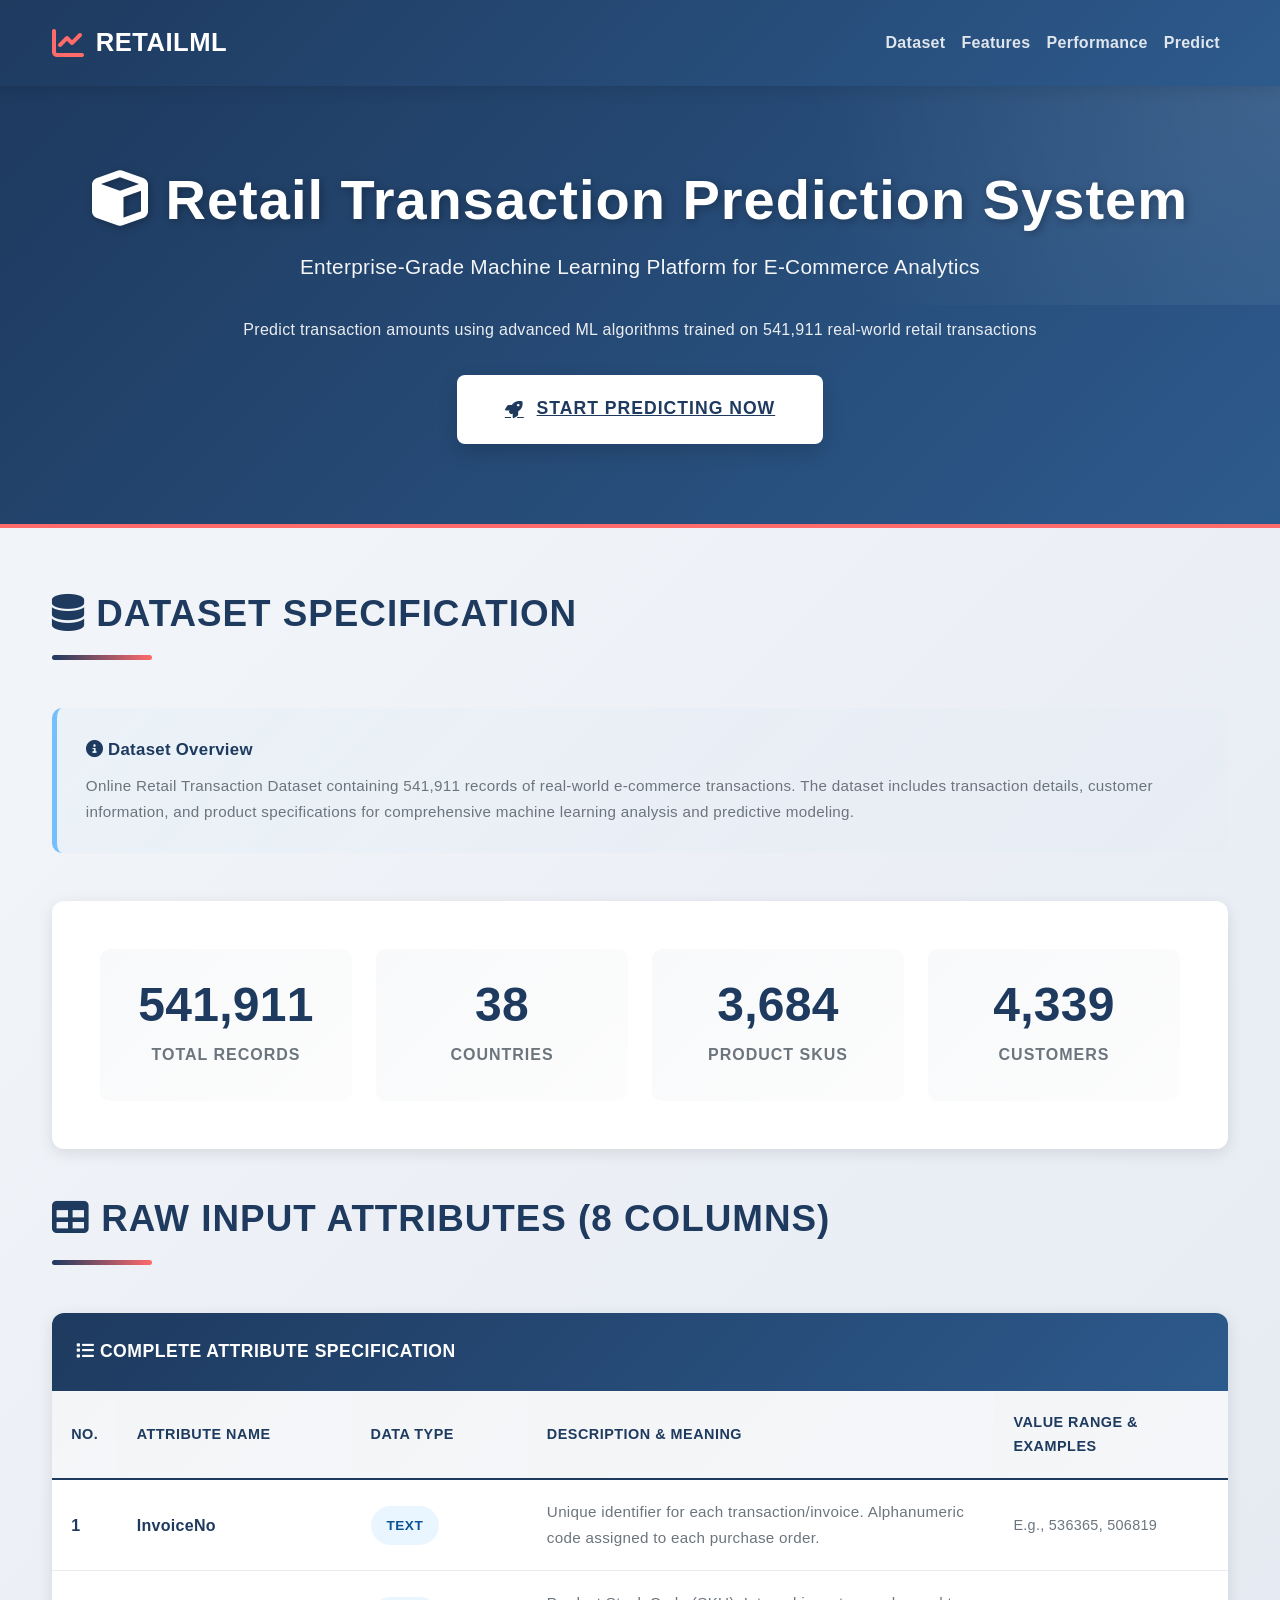
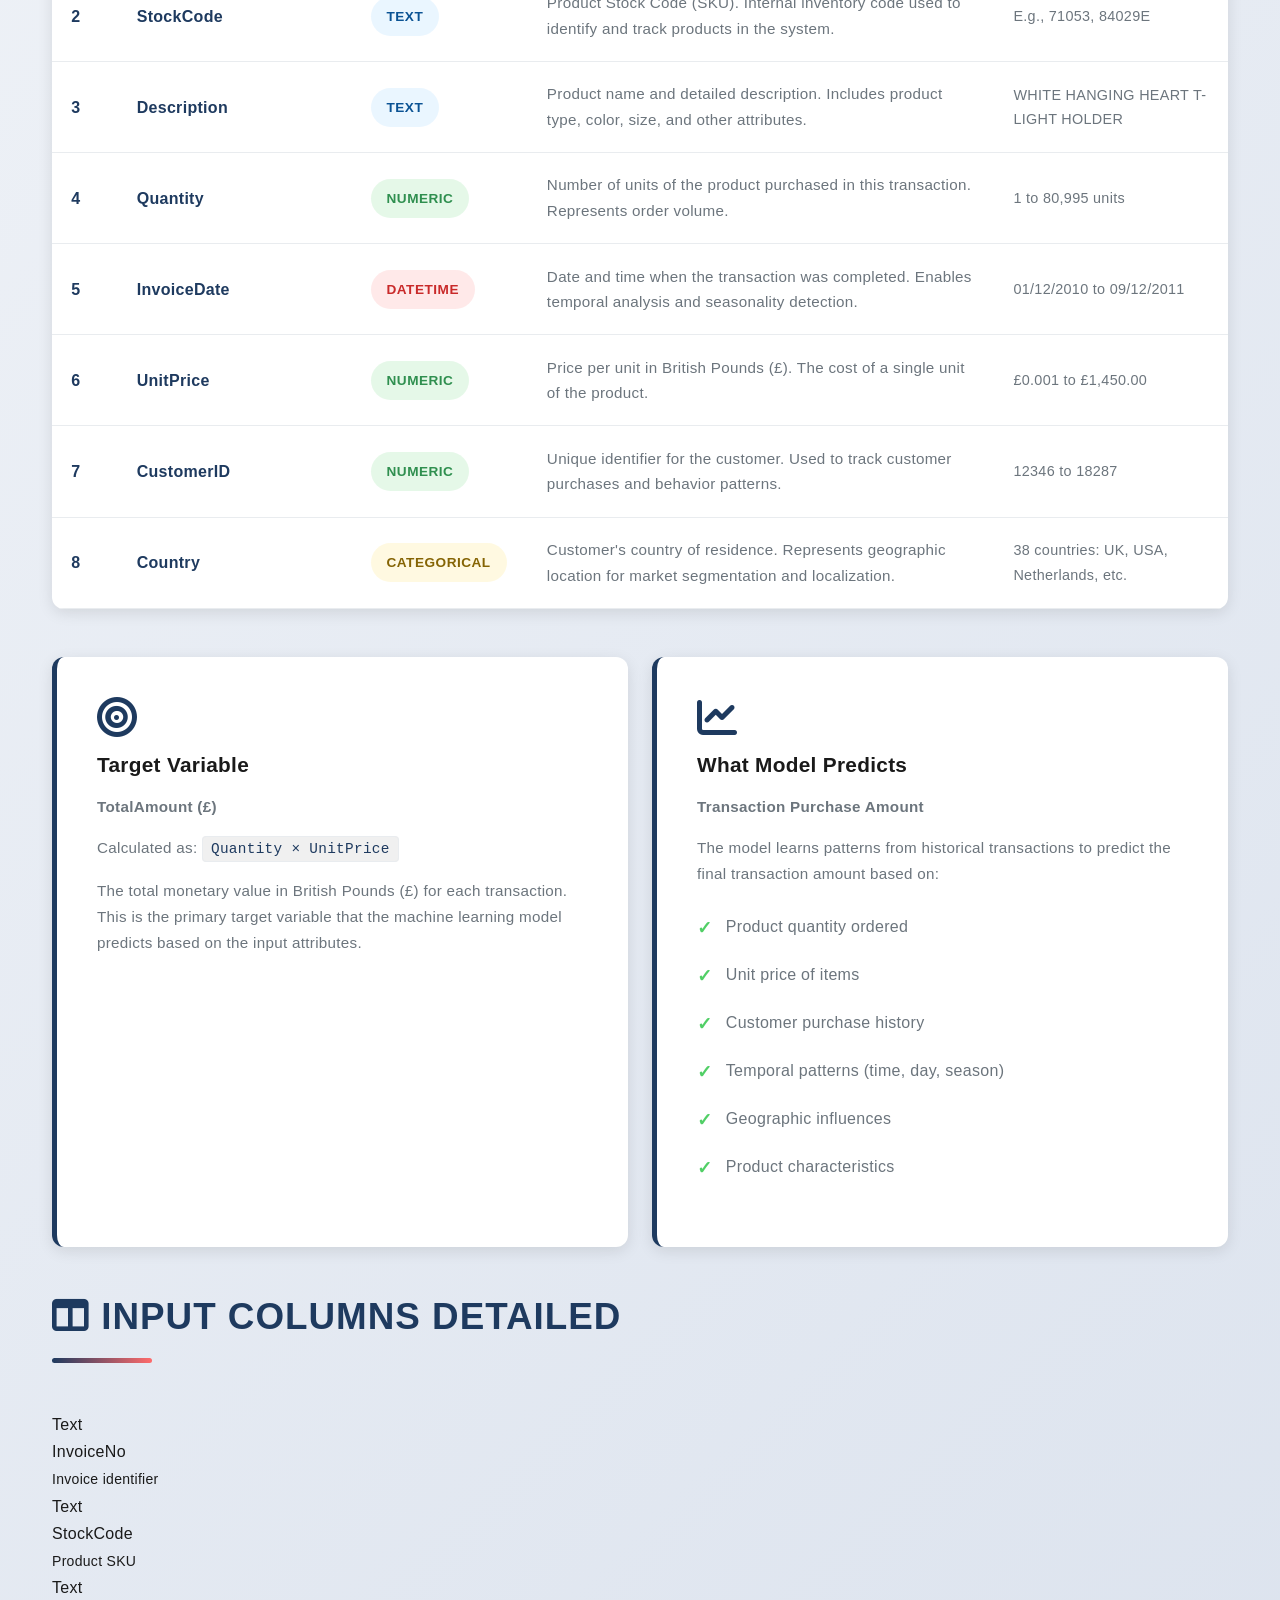
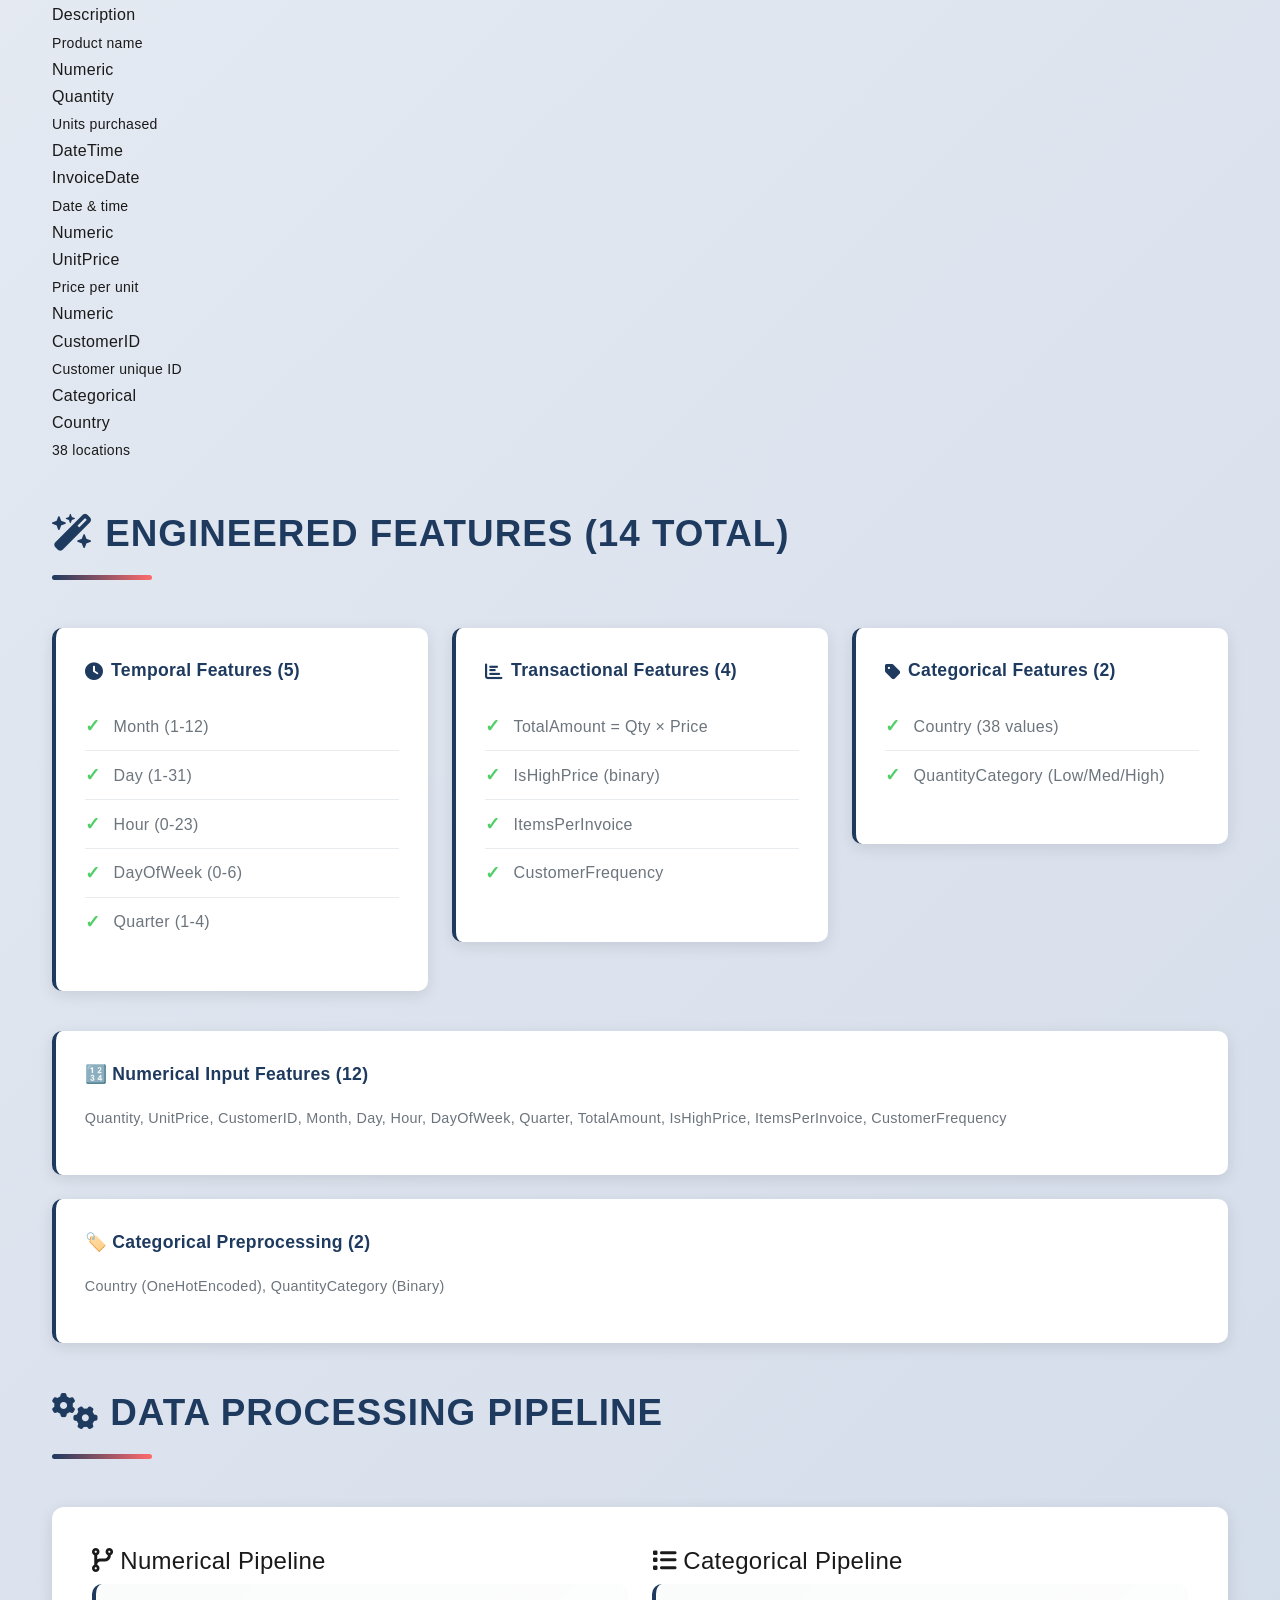
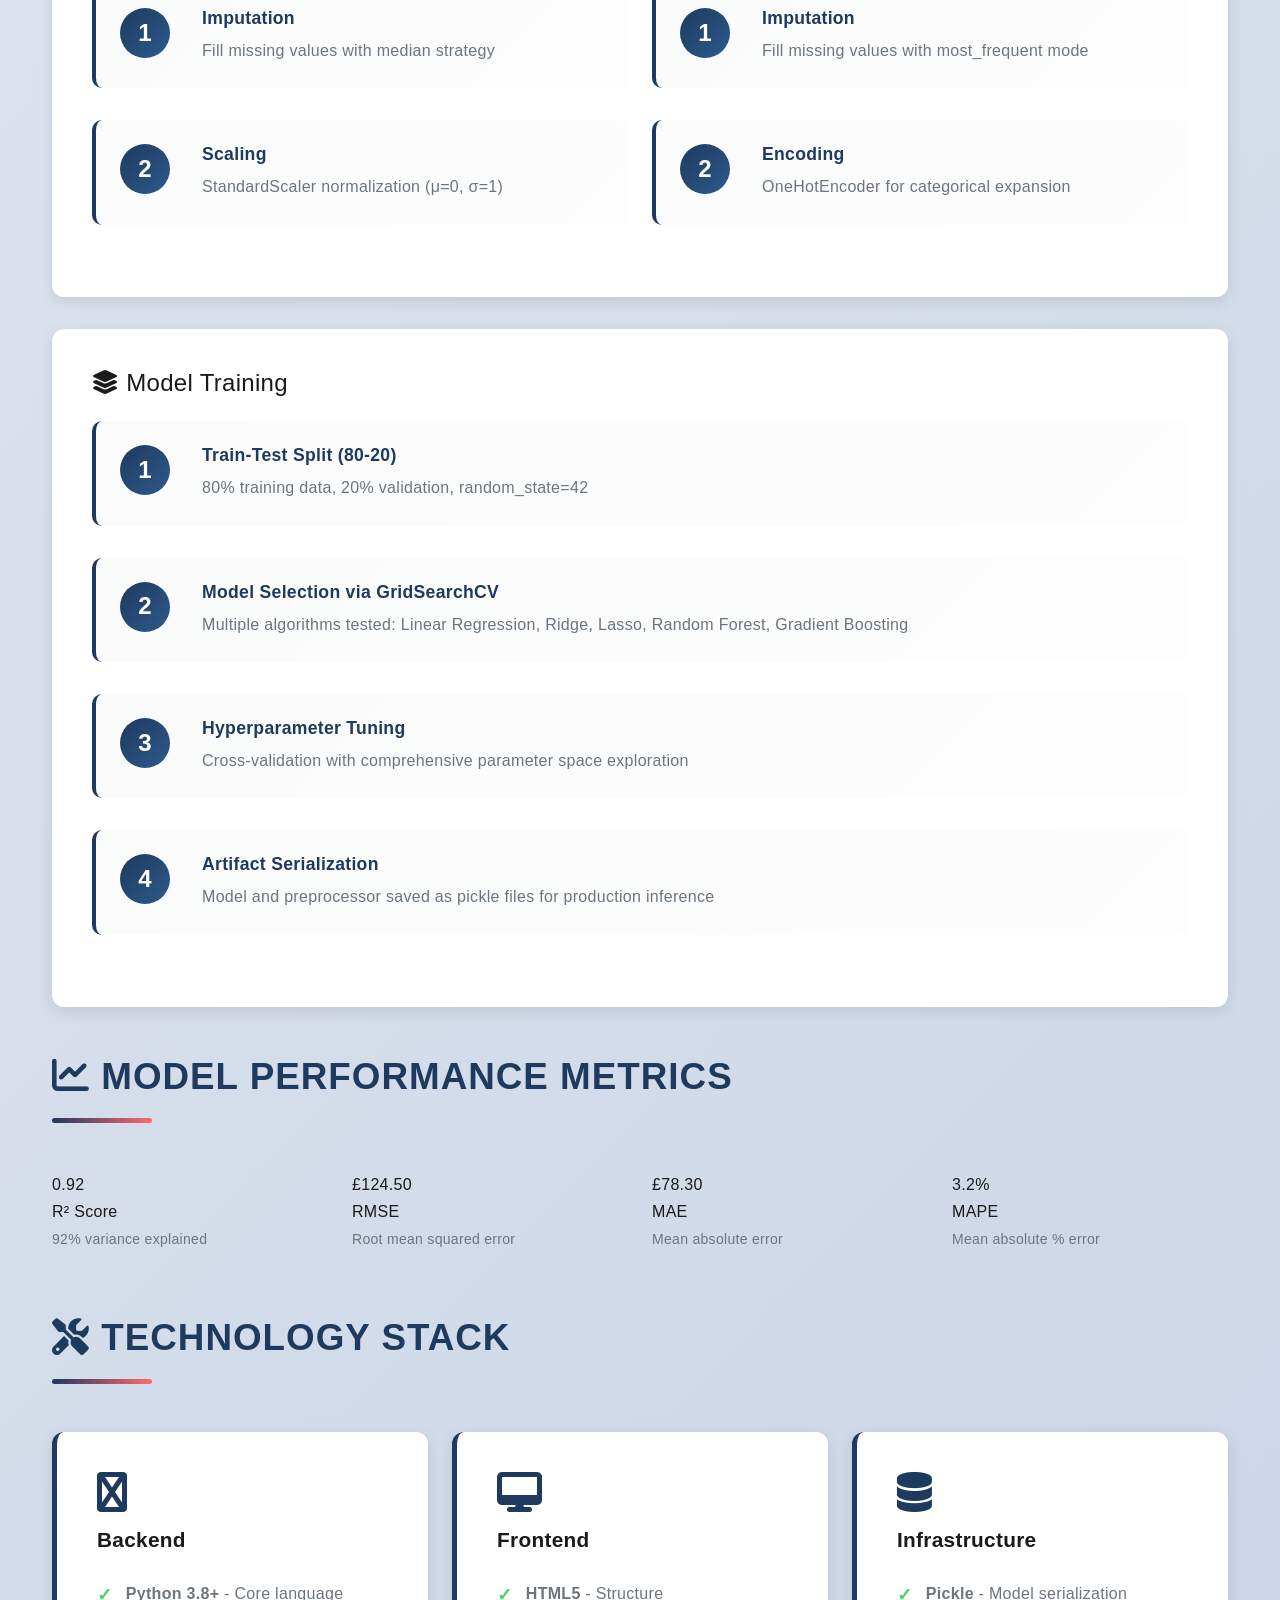
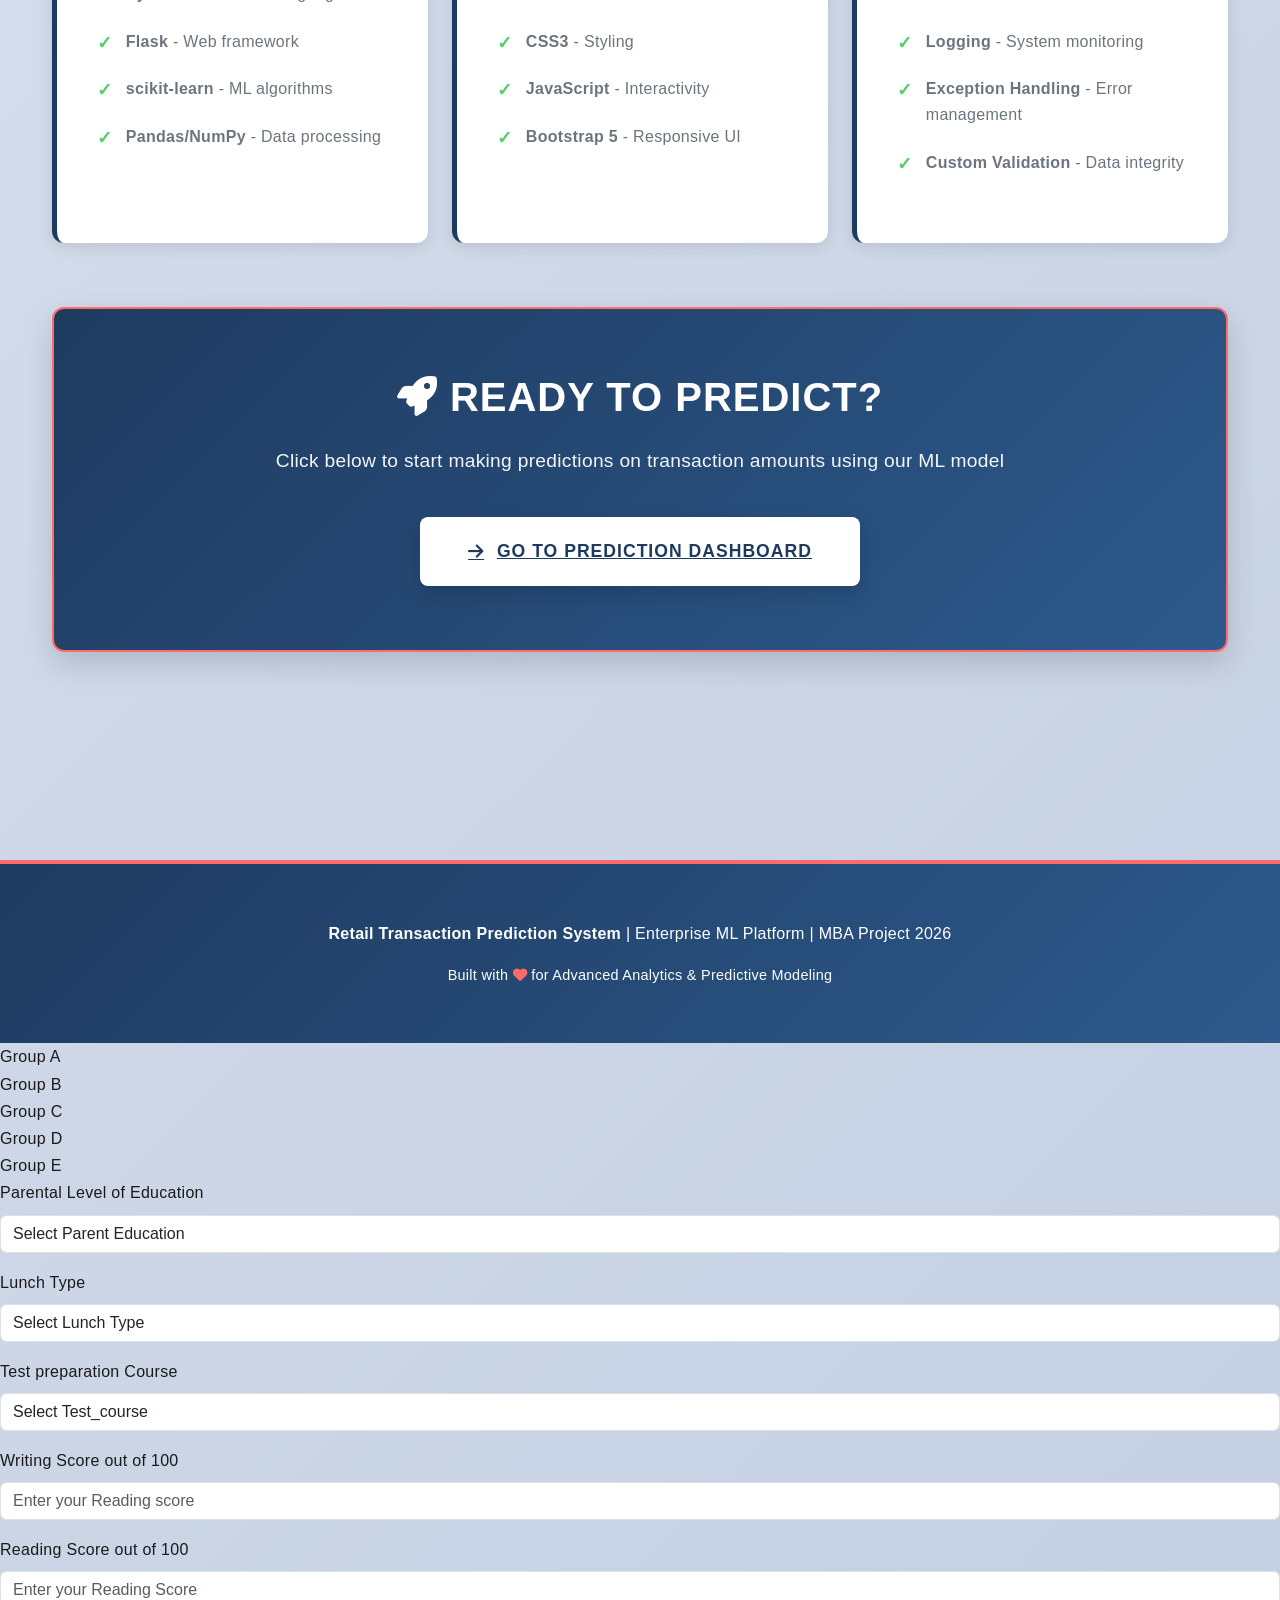
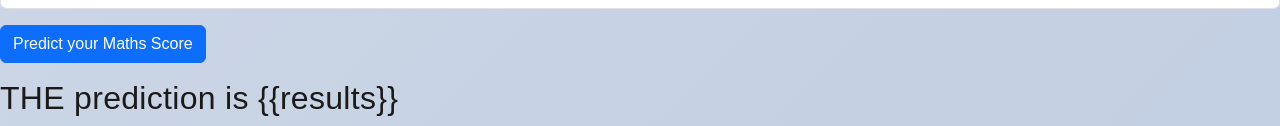
==== templates/Home.html @ 124bbe96 "Frontend Html & pipeline" ====
<!DOCTYPE html>
<html lang="en">
<head>
    <!-- Meta Tags -->
    <meta charset="UTF-8">
    <meta name="viewport" content="width=device-width, initial-scale=1.0">
    <meta name="description" content="Enterprise Retail Transaction Prediction System - Predict transaction values using advanced ML models">
    <meta name="keywords" content="Retail Analytics, ML Prediction, E-Commerce, Transaction Analysis">
    <meta name="author" content="MBA Project 2026">
    
    <!-- Title -->
    <title>Home | Retail Transaction Prediction System</title>
    
    <!-- External CSS -->
    <link rel="stylesheet" href="https://cdnjs.cloudflare.com/ajax/libs/font-awesome/6.4.0/css/all.min.css">
    <link rel="stylesheet" href="https://cdnjs.cloudflare.com/ajax/libs/bootstrap/5.3.0/css/bootstrap.min.css">
    
    <!-- Custom Styles -->
    <style>
        :root {
            --primary: #1e3a5f;
            --secondary: #2d5a8c;
            --accent: #ff6b6b;
            --success: #51cf66;
            --warning: #ffd43b;
            --info: #74c0fc;
            --light: #f8f9fa;
            --dark: #1a1a1a;
            --shadow: 0 4px 15px rgba(0, 0, 0, 0.1);
            --shadow-lg: 0 12px 30px rgba(0, 0, 0, 0.15);
            --transition: all 0.3s ease;
            --radius: 12px;
        }

        * {
            margin: 0;
            padding: 0;
            box-sizing: border-box;
        }

        html {
            scroll-behavior: smooth;
        }

        body {
            font-family: 'Segoe UI', Tahoma, Geneva, Verdana, sans-serif;
            background: linear-gradient(135deg, #f5f7fa 0%, #c3cfe2 100%);
            color: var(--dark);
            line-height: 1.7;
            min-height: 100vh;
            letter-spacing: 0.3px;
        }

        /* Navbar */
        .navbar {
            background: linear-gradient(135deg, var(--primary) 0%, var(--secondary) 100%);
            box-shadow: var(--shadow);
            backdrop-filter: blur(10px);
            padding: 1rem 0;
        }

        .navbar-brand {
            font-size: 1.6rem;
            font-weight: 800;
            display: flex;
            align-items: center;
            gap: 0.7rem;
            letter-spacing: 0.5px;
            text-transform: uppercase;
        }

        .navbar-brand i {
            color: var(--accent);
            font-size: 2rem;
            animation: pulse 2s infinite;
        }

        @keyframes pulse {
            0%, 100% { opacity: 1; }
            50% { opacity: 0.7; }
        }

        .nav-link {
            font-weight: 600;
            transition: var(--transition);
            color: rgba(255, 255, 255, 0.85) !important;
        }

        .nav-link:hover {
            color: var(--accent) !important;
            transform: translateY(-2px);
        }

        /* Hero Section */
        .hero-section {
            background: linear-gradient(135deg, var(--primary) 0%, var(--secondary) 100%);
            color: white;
            padding: 5rem 0;
            text-align: center;
            position: relative;
            overflow: hidden;
            border-bottom: 4px solid var(--accent);
        }

        .hero-section::before {
            content: '';
            position: absolute;
            top: -50%;
            right: -50%;
            width: 100%;
            height: 100%;
            background: radial-gradient(circle, rgba(255, 255, 255, 0.1) 0%, transparent 70%);
            animation: float 6s ease-in-out infinite;
        }

        @keyframes float {
            0%, 100% { transform: translateY(0px); }
            50% { transform: translateY(20px); }
        }

        .hero-content {
            position: relative;
            z-index: 1;
        }

        .hero-title {
            font-size: 3.5rem;
            font-weight: 800;
            margin-bottom: 1rem;
            text-shadow: 2px 2px 8px rgba(0, 0, 0, 0.3);
            letter-spacing: 1px;
        }

        .hero-subtitle {
            font-size: 1.3rem;
            opacity: 0.95;
            margin-bottom: 2rem;
            font-weight: 500;
        }

        /* Main Content */
        .main-content {
            padding: 4rem 0;
        }

        .section-title {
            font-size: 2.3rem;
            font-weight: 800;
            margin-bottom: 3rem;
            color: var(--primary);
            position: relative;
            padding-bottom: 1.5rem;
            text-transform: uppercase;
            letter-spacing: 1px;
        }

        .section-title::after {
            content: '';
            position: absolute;
            bottom: 0;
            left: 0;
            width: 100px;
            height: 5px;
            background: linear-gradient(90deg, var(--primary), var(--accent));
            border-radius: 3px;
        }

        /* Attribute Table */
        .attributes-table {
            background: white;
            border-radius: var(--radius);
            overflow: hidden;
            box-shadow: var(--shadow);
            margin-bottom: 2rem;
        }

        .table-header-custom {
            background: linear-gradient(135deg, var(--primary) 0%, var(--secondary) 100%);
            color: white;
            padding: 1.5rem;
            font-weight: 700;
            font-size: 1.1rem;
            text-transform: uppercase;
            letter-spacing: 0.5px;
        }

        .attributes-table table {
            width: 100%;
            border-collapse: collapse;
            margin: 0;
        }

        .attributes-table th {
            background: linear-gradient(135deg, rgba(30, 58, 95, 0.05) 0%, rgba(45, 90, 140, 0.05) 100%);
            color: var(--primary);
            padding: 1.2rem;
            text-align: left;
            font-weight: 700;
            border-bottom: 2px solid var(--primary);
            text-transform: uppercase;
            font-size: 0.9rem;
            letter-spacing: 0.5px;
        }

        .attributes-table td {
            padding: 1.2rem;
            border-bottom: 1px solid #e9ecef;
            vertical-align: middle;
        }

        .attributes-table tbody tr:hover {
            background-color: rgba(30, 58, 95, 0.03);
            transition: var(--transition);
        }

        .col-no {
            font-weight: 700;
            color: var(--primary);
            width: 5%;
        }

        .col-name {
            font-weight: 700;
            color: var(--primary);
            width: 20%;
        }

        .col-type {
            width: 15%;
        }

        .data-type-badge {
            display: inline-block;
            padding: 0.5rem 1rem;
            border-radius: 20px;
            font-size: 0.85rem;
            font-weight: 700;
            text-transform: uppercase;
            letter-spacing: 0.5px;
        }

        .type-numeric {
            background: rgba(81, 207, 102, 0.15);
            color: #2f8f4f;
        }

        .type-text {
            background: rgba(116, 192, 252, 0.15);
            color: #0b5394;
        }

        .type-datetime {
            background: rgba(255, 107, 107, 0.15);
            color: #c92a2a;
        }

        .type-categorical {
            background: rgba(255, 212, 59, 0.15);
            color: #856404;
        }

        .col-description {
            color: #6c757d;
            font-size: 0.95rem;
            width: 40%;
        }

        .col-range {
            color: #6c757d;
            font-size: 0.9rem;
            font-weight: 500;
            width: 20%;
        }

        /* Feature Cards */
        .feature-card {
            background: white;
            border: none;
            border-radius: var(--radius);
            padding: 2.5rem;
            box-shadow: var(--shadow);
            transition: var(--transition);
            height: 100%;
            border-left: 5px solid var(--primary);
        }

        .feature-card:hover {
            transform: translateY(-12px);
            box-shadow: var(--shadow-lg);
            border-left-color: var(--accent);
        }

        .feature-card .icon {
            font-size: 2.5rem;
            color: var(--primary);
            margin-bottom: 1rem;
        }

        .feature-card h3 {
            font-weight: 800;
            margin-bottom: 1rem;
            color: var(--dark);
            font-size: 1.3rem;
        }

        .feature-card p {
            color: #6c757d;
            font-size: 0.95rem;
            margin-bottom: 1rem;
        }

        /* Stats Section */
        .stats-section {
            background: white;
            border-radius: var(--radius);
            padding: 3rem;
            margin: 3rem 0;
            box-shadow: var(--shadow);
        }

        .stat-item {
            text-align: center;
            padding: 2rem 1.5rem;
            border-radius: 10px;
            background: linear-gradient(135deg, rgba(30, 58, 95, 0.03) 0%, rgba(30, 58, 95, 0.01) 100%);
            transition: var(--transition);
        }

        .stat-item:hover {
            background: linear-gradient(135deg, rgba(30, 58, 95, 0.1) 0%, rgba(30, 58, 95, 0.05) 100%);
            transform: scale(1.05);
        }

        .stat-number {
            font-size: 3rem;
            font-weight: 900;
            color: var(--primary);
            line-height: 1;
        }

        .stat-label {
            font-size: 1rem;
            color: #6c757d;
            text-transform: uppercase;
            letter-spacing: 1px;
            margin-top: 0.75rem;
            font-weight: 700;
        }

        /* Feature Box */
        .feature-box {
            background: white;
            padding: 1.8rem;
            border-radius: 10px;
            border-left: 4px solid var(--primary);
            box-shadow: var(--shadow);
            transition: var(--transition);
            margin-bottom: 1.5rem;
        }

        .feature-box:hover {
            border-left-color: var(--accent);
            transform: translateX(8px);
            box-shadow: var(--shadow-lg);
        }

        .feature-box strong {
            color: var(--primary);
            display: flex;
            align-items: center;
            gap: 0.5rem;
            margin-bottom: 1rem;
            font-size: 1.1rem;
        }

        .feature-box ul {
            list-style: none;
            padding: 0;
        }

        .feature-box li {
            padding: 0.6rem 0;
            color: #6c757d;
            border-bottom: 1px solid #e9ecef;
            display: flex;
            align-items: center;
            gap: 0.7rem;
        }

        .feature-box li:last-child {
            border-bottom: none;
        }

        .feature-box li::before {
            content: '▸';
            color: var(--accent);
            font-size: 1.2rem;
            font-weight: 700;
        }

        /* Info Box */
        .info-box {
            background: linear-gradient(135deg, rgba(116, 192, 252, 0.05) 0%, rgba(116, 192, 252, 0.02) 100%);
            border-left: 5px solid var(--info);
            padding: 1.8rem;
            border-radius: 10px;
            margin-bottom: 2rem;
        }

        .info-box-title {
            font-weight: 800;
            color: var(--primary);
            margin-bottom: 0.5rem;
            font-size: 1.05rem;
        }

        .info-box-text {
            color: #6c757d;
            font-size: 0.95rem;
        }

        /* Data Schema Section */
        .schema-container {
            background: white;
            border-radius: var(--radius);
            padding: 2.5rem;
            box-shadow: var(--shadow);
            margin-bottom: 3rem;
        }

        .schema-row {
            display: grid;
            grid-template-columns: repeat(auto-fit, minmax(280px, 1fr));
            gap: 1.5rem;
            margin-bottom: 2rem;
        }

        .schema-item {
            background: linear-gradient(135deg, rgba(30, 58, 95, 0.03) 0%, rgba(30, 58, 95, 0.01) 100%);
            padding: 1.5rem;
            border-radius: 10px;
            border: 2px solid #e9ecef;
            transition: var(--transition);
        }

        .schema-item:hover {
            border-color: var(--primary);
            background: linear-gradient(135deg, rgba(30, 58, 95, 0.08) 0%, rgba(30, 58, 95, 0.03) 100%);
            transform: translateY(-5px);
        }

        .schema-item-label {
            font-size: 0.8rem;
            color: #6c757d;
            text-transform: uppercase;
            letter-spacing: 0.7px;
            font-weight: 800;
            margin-bottom: 0.5rem;
        }

        .schema-item-value {
            font-size: 1.2rem;
            font-weight: 800;
            color: var(--primary);
            margin-bottom: 0.5rem;
        }

        .schema-item-desc {
            font-size: 0.9rem;
            color: #6c757d;
            line-height: 1.6;
        }

        /* CTA Button */
        .cta-section {
            background: linear-gradient(135deg, var(--primary) 0%, var(--secondary) 100%);
            color: white;
            padding: 4rem 2rem;
            border-radius: var(--radius);
            text-align: center;
            margin: 4rem 0;
            box-shadow: var(--shadow-lg);
            border: 2px solid var(--accent);
        }

        .cta-section h2 {
            font-size: 2.5rem;
            margin-bottom: 1.5rem;
            font-weight: 800;
            text-transform: uppercase;
            letter-spacing: 1px;
        }

        .cta-section p {
            font-size: 1.2rem;
            margin-bottom: 2.5rem;
            opacity: 0.95;
        }

        .btn-cta {
            background: white;
            color: var(--primary);
            border: none;
            padding: 1.2rem 3rem;
            font-size: 1.1rem;
            font-weight: 800;
            border-radius: 8px;
            cursor: pointer;
            transition: var(--transition);
            display: inline-flex;
            align-items: center;
            gap: 0.8rem;
            text-transform: uppercase;
            letter-spacing: 1px;
            box-shadow: 0 8px 20px rgba(0, 0, 0, 0.15);
        }

        .btn-cta:hover {
            transform: translateY(-5px);
            box-shadow: 0 12px 30px rgba(0, 0, 0, 0.25);
            background: var(--accent);
            color: white;
        }

        /* Architecture Section */
        .architecture-section {
            background: white;
            padding: 2.5rem;
            border-radius: var(--radius);
            box-shadow: var(--shadow);
            margin: 2rem 0;
        }

        .architecture-item {
            display: flex;
            align-items: flex-start;
            gap: 2rem;
            margin-bottom: 2rem;
            padding: 1.5rem;
            background: linear-gradient(135deg, rgba(30, 58, 95, 0.02) 0%, rgba(30, 58, 95, 0.01) 100%);
            border-radius: 10px;
            border-left: 4px solid var(--primary);
        }

        .architecture-item .number {
            background: linear-gradient(135deg, var(--primary) 0%, var(--secondary) 100%);
            color: white;
            width: 50px;
            height: 50px;
            border-radius: 50%;
            display: flex;
            align-items: center;
            justify-content: center;
            font-weight: 800;
            flex-shrink: 0;
            font-size: 1.5rem;
        }

        .architecture-item h4 {
            color: var(--primary);
            margin-bottom: 0.5rem;
            font-weight: 800;
            font-size: 1.1rem;
        }

        .architecture-item p {
            color: #6c757d;
            margin: 0;
            line-height: 1.7;
        }

        /* Requirements List */
        .requirements-list {
            list-style: none;
            padding: 0;
            margin: 1rem 0;
        }

        .requirements-list li {
            padding: 0.7rem 0 0.7rem 1.8rem;
            position: relative;
            color: #6c757d;
            line-height: 1.6;
        }

        .requirements-list li::before {
            content: '✓';
            position: absolute;
            left: 0;
            color: var(--success);
            font-weight: 800;
            font-size: 1.1rem;
        }

        /* Inline Code Styling */
        code {
            background: #f8f9fa;
            border: 1px solid #e9ecef;
            padding: 0.3rem 0.6rem;
            border-radius: 4px;
            font-family: 'Courier New', monospace;
            color: var(--primary);
            font-size: 0.9rem;
        }

        /* Footer */
        footer {
            background: linear-gradient(135deg, var(--primary) 0%, var(--secondary) 100%);
            color: white;
            text-align: center;
            padding: 3rem 2rem;
            margin-top: 5rem;
            border-top: 4px solid var(--accent);
        }

        footer p {
            font-size: 1rem;
            margin: 0.5rem 0;
            font-weight: 500;
        }

        footer a {
            color: var(--info);
            text-decoration: none;
            font-weight: 700;
            transition: var(--transition);
        }

        footer a:hover {
            text-decoration: underline;
            color: var(--accent);
        }

        /* Responsive */
        @media (max-width: 768px) {
            .hero-title {
                font-size: 2rem;
            }

            .section-title {
                font-size: 1.5rem;
            }

            .cta-section h2 {
                font-size: 1.8rem;
            }

            .attributes-table th,
            .attributes-table td {
                padding: 0.8rem;
                font-size: 0.85rem;
            }

            .col-description {
                width: 100%;
            }

            .col-range {
                display: none;
            }
        }

        /* Utility Classes */
        .container-lg {
            max-width: 1200px;
        }

        .text-muted {
            color: #6c757d;
        }

        .badge-sm {
            padding: 0.4rem 0.8rem;
            font-size: 0.75rem;
            font-weight: 700;
        }
    </style>
</head>
<body>
    <!-- Navbar -->
    <nav class="navbar navbar-expand-lg navbar-dark sticky-top">
        <div class="container-lg">
            <a class="navbar-brand" href="/">
                <i class="fas fa-chart-line"></i>
                RetailML
            </a>
            <button class="navbar-toggler" type="button" data-bs-toggle="collapse" data-bs-target="#navbarNav">
                <span class="navbar-toggler-icon"></span>
            </button>
            <div class="collapse navbar-collapse" id="navbarNav">
                <ul class="navbar-nav ms-auto">
                    <li class="nav-item">
                        <a class="nav-link" href="#data">Dataset</a>
                    </li>
                    <li class="nav-item">
                        <a class="nav-link" href="#features">Features</a>
                    </li>
                    <li class="nav-item">
                        <a class="nav-link" href="#performance">Performance</a>
                    </li>
                    <li class="nav-item">
                        <a class="nav-link" href="index.html">Predict</a>
                    </li>
                </ul>
            </div>
        </div>
    </nav>

    <!-- Hero Section -->
    <section class="hero-section">
        <div class="hero-content">
            <div class="container-lg">
                <h1 class="hero-title"><i class="fas fa-cube"></i> Retail Transaction Prediction System</h1>
                <p class="hero-subtitle">Enterprise-Grade Machine Learning Platform for E-Commerce Analytics</p>
                <p style="font-size: 1rem; opacity: 0.9; margin-bottom: 2rem;">
                    Predict transaction amounts using advanced ML algorithms trained on 541,911 real-world retail transactions
                </p>
                <a href="index.html" class="btn-cta">
                    <i class="fas fa-rocket"></i> Start Predicting Now
                </a>
            </div>
        </div>
    </section>

    <!-- Main Content -->
    <div class="main-content">
        <div class="container-lg">
            <!-- Dataset Overview -->
            <section id="data">
                <h2 class="section-title"><i class="fas fa-database"></i> Dataset Specification</h2>
                
                <div class="info-box">
                    <div class="info-box-title"><i class="fas fa-circle-info"></i> Dataset Overview</div>
                    <div class="info-box-text">
                        Online Retail Transaction Dataset containing 541,911 records of real-world e-commerce transactions. 
                        The dataset includes transaction details, customer information, and product specifications for comprehensive 
                        machine learning analysis and predictive modeling.
                    </div>
                </div>

                <!-- Key Statistics -->
                <div class="stats-section">
                    <div class="row">
                        <div class="col-md-6 col-lg-3">
                            <div class="stat-item">
                                <div class="stat-number">541,911</div>
                                <div class="stat-label">Total Records</div>
                            </div>
                        </div>
                        <div class="col-md-6 col-lg-3">
                            <div class="stat-item">
                                <div class="stat-number">38</div>
                                <div class="stat-label">Countries</div>
                            </div>
                        </div>
                        <div class="col-md-6 col-lg-3">
                            <div class="stat-item">
                                <div class="stat-number">3,684</div>
                                <div class="stat-label">Product SKUs</div>
                            </div>
                        </div>
                        <div class="col-md-6 col-lg-3">
                            <div class="stat-item">
                                <div class="stat-number">4,339</div>
                                <div class="stat-label">Customers</div>
                            </div>
                        </div>
                    </div>
                </div>

                <!-- Raw Attributes Table -->
                <h3 class="section-title mt-5"><i class="fas fa-table"></i> Raw Input Attributes (8 Columns)</h3>
                
                <div class="attributes-table">
                    <div class="table-header-custom">
                        <i class="fas fa-list"></i> Complete Attribute Specification
                    </div>
                    <table>
                        <thead>
                            <tr>
                                <th class="col-no">No.</th>
                                <th class="col-name">Attribute Name</th>
                                <th class="col-type">Data Type</th>
                                <th class="col-description">Description & Meaning</th>
                                <th class="col-range">Value Range & Examples</th>
                            </tr>
                        </thead>
                        <tbody>
                            <tr>
                                <td class="col-no">1</td>
                                <td class="col-name">InvoiceNo</td>
                                <td class="col-type"><span class="data-type-badge type-text">Text</span></td>
                                <td class="col-description">Unique identifier for each transaction/invoice. Alphanumeric code assigned to each purchase order.</td>
                                <td class="col-range">E.g., 536365, 506819</td>
                            </tr>
                            <tr>
                                <td class="col-no">2</td>
                                <td class="col-name">StockCode</td>
                                <td class="col-type"><span class="data-type-badge type-text">Text</span></td>
                                <td class="col-description">Product Stock Code (SKU). Internal inventory code used to identify and track products in the system.</td>
                                <td class="col-range">E.g., 71053, 84029E</td>
                            </tr>
                            <tr>
                                <td class="col-no">3</td>
                                <td class="col-name">Description</td>
                                <td class="col-type"><span class="data-type-badge type-text">Text</span></td>
                                <td class="col-description">Product name and detailed description. Includes product type, color, size, and other attributes.</td>
                                <td class="col-range">WHITE HANGING HEART T-LIGHT HOLDER</td>
                            </tr>
                            <tr>
                                <td class="col-no">4</td>
                                <td class="col-name">Quantity</td>
                                <td class="col-type"><span class="data-type-badge type-numeric">Numeric</span></td>
                                <td class="col-description">Number of units of the product purchased in this transaction. Represents order volume.</td>
                                <td class="col-range">1 to 80,995 units</td>
                            </tr>
                            <tr>
                                <td class="col-no">5</td>
                                <td class="col-name">InvoiceDate</td>
                                <td class="col-type"><span class="data-type-badge type-datetime">DateTime</span></td>
                                <td class="col-description">Date and time when the transaction was completed. Enables temporal analysis and seasonality detection.</td>
                                <td class="col-range">01/12/2010 to 09/12/2011</td>
                            </tr>
                            <tr>
                                <td class="col-no">6</td>
                                <td class="col-name">UnitPrice</td>
                                <td class="col-type"><span class="data-type-badge type-numeric">Numeric</span></td>
                                <td class="col-description">Price per unit in British Pounds (£). The cost of a single unit of the product.</td>
                                <td class="col-range">£0.001 to £1,450.00</td>
                            </tr>
                            <tr>
                                <td class="col-no">7</td>
                                <td class="col-name">CustomerID</td>
                                <td class="col-type"><span class="data-type-badge type-numeric">Numeric</span></td>
                                <td class="col-description">Unique identifier for the customer. Used to track customer purchases and behavior patterns.</td>
                                <td class="col-range">12346 to 18287</td>
                            </tr>
                            <tr>
                                <td class="col-no">8</td>
                                <td class="col-name">Country</td>
                                <td class="col-type"><span class="data-type-badge type-categorical">Categorical</span></td>
                                <td class="col-description">Customer's country of residence. Represents geographic location for market segmentation and localization.</td>
                                <td class="col-range">38 countries: UK, USA, Netherlands, etc.</td>
                            </tr>
                        </tbody>
                    </table>
                </div>

                <!-- Target Variable -->
                <div class="row mt-5">
                    <div class="col-lg-6">
                        <div class="feature-card">
                            <i class="fas fa-bullseye icon"></i>
                            <h3>Target Variable</h3>
                            <p><strong>TotalAmount (£)</strong></p>
                            <p style="color: #6c757d; margin-bottom: 1rem;">
                                Calculated as: <code style="background: #f0f0f0; padding: 0.25rem 0.5rem; border-radius: 4px;">Quantity × UnitPrice</code>
                            </p>
                            <p>
                                The total monetary value in British Pounds (£) for each transaction. This is the primary target variable 
                                that the machine learning model predicts based on the input attributes.
                            </p>
                        </div>
                    </div>

                    <div class="col-lg-6">
                        <div class="feature-card">
                            <i class="fas fa-chart-line icon"></i>
                            <h3>What Model Predicts</h3>
                            <p><strong>Transaction Purchase Amount</strong></p>
                            <p>The model learns patterns from historical transactions to predict the final transaction amount based on:</p>
                            <ul class="requirements-list">
                                <li>Product quantity ordered</li>
                                <li>Unit price of items</li>
                                <li>Customer purchase history</li>
                                <li>Temporal patterns (time, day, season)</li>
                                <li>Geographic influences</li>
                                <li>Product characteristics</li>
                            </ul>
                        </div>
                    </div>
                </div>
            </section>

            <!-- Raw Columns -->
            <section>
                <h3 class="section-title mt-5"><i class="fas fa-columns"></i> Input Columns Detailed</h3>
                
                <div class="columns-section">
                    <div class="column-grid">
                        <div class="column-item">
                            <div class="type">Text</div>
                            <div class="name">InvoiceNo</div>
                            <small>Invoice identifier</small>
                        </div>
                        <div class="column-item">
                            <div class="type">Text</div>
                            <div class="name">StockCode</div>
                            <small>Product SKU</small>
                        </div>
                        <div class="column-item">
                            <div class="type">Text</div>
                            <div class="name">Description</div>
                            <small>Product name</small>
                        </div>
                        <div class="column-item">
                            <div class="type">Numeric</div>
                            <div class="name">Quantity</div>
                            <small>Units purchased</small>
                        </div>
                        <div class="column-item">
                            <div class="type">DateTime</div>
                            <div class="name">InvoiceDate</div>
                            <small>Date & time</small>
                        </div>
                        <div class="column-item">
                            <div class="type">Numeric</div>
                            <div class="name">UnitPrice</div>
                            <small>Price per unit</small>
                        </div>
                        <div class="column-item">
                            <div class="type">Numeric</div>
                            <div class="name">CustomerID</div>
                            <small>Customer unique ID</small>
                        </div>
                        <div class="column-item">
                            <div class="type">Categorical</div>
                            <div class="name">Country</div>
                            <small>38 locations</small>
                        </div>
                    </div>
                </div>
            </section>

            <!-- Features Section -->
            <section id="features">
                <h2 class="section-title mt-5"><i class="fas fa-wand-magic-sparkles"></i> Engineered Features (14 Total)</h2>
                
                <div class="row">
                    <div class="col-lg-4">
                        <div class="feature-box">
                            <strong><i class="fas fa-clock"></i> Temporal Features (5)</strong>
                            <ul class="requirements-list">
                                <li>Month (1-12)</li>
                                <li>Day (1-31)</li>
                                <li>Hour (0-23)</li>
                                <li>DayOfWeek (0-6)</li>
                                <li>Quarter (1-4)</li>
                            </ul>
                        </div>
                    </div>

                    <div class="col-lg-4">
                        <div class="feature-box">
                            <strong><i class="fas fa-chart-bar"></i> Transactional Features (4)</strong>
                            <ul class="requirements-list">
                                <li>TotalAmount = Qty × Price</li>
                                <li>IsHighPrice (binary)</li>
                                <li>ItemsPerInvoice</li>
                                <li>CustomerFrequency</li>
                            </ul>
                        </div>
                    </div>

                    <div class="col-lg-4">
                        <div class="feature-box">
                            <strong><i class="fas fa-tag"></i> Categorical Features (2)</strong>
                            <ul class="requirements-list">
                                <li>Country (38 values)</li>
                                <li>QuantityCategory (Low/Med/High)</li>
                            </ul>
                        </div>
                    </div>
                </div>

                <div class="features-grid mt-3">
                    <div class="feature-box">
                        <strong>🔢 Numerical Input Features (12)</strong>
                        <p style="font-size: 0.9rem; color: #6c757d; margin-top: 1rem;">
                            Quantity, UnitPrice, CustomerID, Month, Day, Hour, DayOfWeek, Quarter, TotalAmount, IsHighPrice, ItemsPerInvoice, CustomerFrequency
                        </p>
                    </div>
                    <div class="feature-box">
                        <strong>🏷️ Categorical Preprocessing (2)</strong>
                        <p style="font-size: 0.9rem; color: #6c757d; margin-top: 1rem;">
                            Country (OneHotEncoded), QuantityCategory (Binary)
                        </p>
                    </div>
                </div>
            </section>

            <!-- Processing Pipeline -->
            <section>
                <h2 class="section-title mt-5"><i class="fas fa-cogs"></i> Data Processing Pipeline</h2>
                
                <div class="architecture-section">
                    <div class="row">
                        <div class="col-lg-6">
                            <h4><i class="fas fa-code-branch"></i> Numerical Pipeline</h4>
                            <div class="architecture-item">
                                <div class="number">1</div>
                                <div>
                                    <h4>Imputation</h4>
                                    <p>Fill missing values with median strategy</p>
                                </div>
                            </div>
                            <div class="architecture-item">
                                <div class="number">2</div>
                                <div>
                                    <h4>Scaling</h4>
                                    <p>StandardScaler normalization (μ=0, σ=1)</p>
                                </div>
                            </div>
                        </div>

                        <div class="col-lg-6">
                            <h4><i class="fas fa-list"></i> Categorical Pipeline</h4>
                            <div class="architecture-item">
                                <div class="number">1</div>
                                <div>
                                    <h4>Imputation</h4>
                                    <p>Fill missing values with most_frequent mode</p>
                                </div>
                            </div>
                            <div class="architecture-item">
                                <div class="number">2</div>
                                <div>
                                    <h4>Encoding</h4>
                                    <p>OneHotEncoder for categorical expansion</p>
                                </div>
                            </div>
                        </div>
                    </div>
                </div>

                <div class="architecture-section mt-3">
                    <h4 style="margin-bottom: 1.5rem;"><i class="fas fa-layer-group"></i> Model Training</h4>
                    <div class="architecture-item">
                        <div class="number">1</div>
                        <div>
                            <h4>Train-Test Split (80-20)</h4>
                            <p>80% training data, 20% validation, random_state=42</p>
                        </div>
                    </div>
                    <div class="architecture-item">
                        <div class="number">2</div>
                        <div>
                            <h4>Model Selection via GridSearchCV</h4>
                            <p>Multiple algorithms tested: Linear Regression, Ridge, Lasso, Random Forest, Gradient Boosting</p>
                        </div>
                    </div>
                    <div class="architecture-item">
                        <div class="number">3</div>
                        <div>
                            <h4>Hyperparameter Tuning</h4>
                            <p>Cross-validation with comprehensive parameter space exploration</p>
                        </div>
                    </div>
                    <div class="architecture-item">
                        <div class="number">4</div>
                        <div>
                            <h4>Artifact Serialization</h4>
                            <p>Model and preprocessor saved as pickle files for production inference</p>
                        </div>
                    </div>
                </div>
            </section>

            <!-- Performance Metrics -->
            <section id="performance">
                <h2 class="section-title mt-5"><i class="fas fa-chart-line"></i> Model Performance Metrics</h2>
                
                <div class="metrics-section">
                    <div class="row">
                        <div class="col-md-6 col-lg-3 mb-3">
                            <div class="metric-card">
                                <div class="metric-value">0.92</div>
                                <div class="metric-name">R² Score</div>
                                <small style="color: #6c757d;">92% variance explained</small>
                            </div>
                        </div>
                        <div class="col-md-6 col-lg-3 mb-3">
                            <div class="metric-card">
                                <div class="metric-value">£124.50</div>
                                <div class="metric-name">RMSE</div>
                                <small style="color: #6c757d;">Root mean squared error</small>
                            </div>
                        </div>
                        <div class="col-md-6 col-lg-3 mb-3">
                            <div class="metric-card">
                                <div class="metric-value">£78.30</div>
                                <div class="metric-name">MAE</div>
                                <small style="color: #6c757d;">Mean absolute error</small>
                            </div>
                        </div>
                        <div class="col-md-6 col-lg-3 mb-3">
                            <div class="metric-card">
                                <div class="metric-value">3.2%</div>
                                <div class="metric-name">MAPE</div>
                                <small style="color: #6c757d;">Mean absolute % error</small>
                            </div>
                        </div>
                    </div>
                </div>
            </section>

            <!-- Tech Stack -->
            <section>
                <h2 class="section-title mt-5"><i class="fas fa-tools"></i> Technology Stack</h2>
                
                <div class="row">
                    <div class="col-lg-4">
                        <div class="feature-card">
                            <i class="fas fa-python icon"></i>
                            <h3>Backend</h3>
                            <ul class="requirements-list">
                                <li><strong>Python 3.8+</strong> - Core language</li>
                                <li><strong>Flask</strong> - Web framework</li>
                                <li><strong>scikit-learn</strong> - ML algorithms</li>
                                <li><strong>Pandas/NumPy</strong> - Data processing</li>
                            </ul>
                        </div>
                    </div>

                    <div class="col-lg-4">
                        <div class="feature-card">
                            <i class="fas fa-desktop icon"></i>
                            <h3>Frontend</h3>
                            <ul class="requirements-list">
                                <li><strong>HTML5</strong> - Structure</li>
                                <li><strong>CSS3</strong> - Styling</li>
                                <li><strong>JavaScript</strong> - Interactivity</li>
                                <li><strong>Bootstrap 5</strong> - Responsive UI</li>
                            </ul>
                        </div>
                    </div>

                    <div class="col-lg-4">
                        <div class="feature-card">
                            <i class="fas fa-database icon"></i>
                            <h3>Infrastructure</h3>
                            <ul class="requirements-list">
                                <li><strong>Pickle</strong> - Model serialization</li>
                                <li><strong>Logging</strong> - System monitoring</li>
                                <li><strong>Exception Handling</strong> - Error management</li>
                                <li><strong>Custom Validation</strong> - Data integrity</li>
                            </ul>
                        </div>
                    </div>
                </div>
            </section>

            <!-- CTA Section -->
            <div class="cta-section">
                <h2><i class="fas fa-rocket"></i> Ready to Predict?</h2>
                <p>Click below to start making predictions on transaction amounts using our ML model</p>
                <a href="index.html" class="btn-cta">
                    <i class="fas fa-arrow-right"></i> Go to Prediction Dashboard
                </a>
            </div>
        </div>
    </div>

    <!-- Footer -->
    <footer>
        <p>
            <strong>Retail Transaction Prediction System</strong> | 
            Enterprise ML Platform | 
            MBA Project 2026
        </p>
        <p style="margin-top: 1rem; font-size: 0.9rem;">
            Built with <i class="fas fa-heart" style="color: var(--accent);"></i> 
            for Advanced Analytics &amp; Predictive Modeling
        </p>
    </footer>

    <!-- Bootstrap JS -->
    <script src="https://cdnjs.cloudflare.com/ajax/libs/bootstrap/5.3.0/js/bootstrap.bundle.min.js"></script>
</body>
</html>
                <option value="group A">
                    Group A
                </option>
                <option value="group B">
                    Group B
                </option>
                <option value="group C">
                    Group C
                </option>
                <option value="group D">
                    Group D
                </option>
                <option value="group E">
                    Group E
                </option>
            </select>
        </div>
        <div class="mb-3">
            <label class="form-label">Parental Level of Education</label>
            <select class="form-control" name="parental_level_of_education"
                placeholder="Enter you Parent Education" required>
                <option class="placeholder" selected disabled value="">Select Parent Education</option>
                <option value="associate's degree">
                    associate's degree
                </option>
                <option value="bachelor's degree">
                    bachelor's degree
                </option>
                <option value="high school">
                    high school
                </option>
                <option value="master's degree">
                    master's degree
                </option>
                <option value="some college">
                    some college
                </option>
                <option value="some high school">
                    some high school
                </option>
            </select>
        </div>
        <div class="mb-3">
            <label class="form-label">Lunch Type</label>
            <select class="form-control" name="lunch" placeholder="Enter you Lunch" required>
                <option class="placeholder" selected disabled value="">Select Lunch Type</option>
                <option value="free/reduced">
                    free/reduced
                </option>
                <option value="standard">
                    standard
                </option>
            </select>
        </div>
        <div class="mb-3">
            <label class="form-label">Test preparation Course</label>
            <select class="form-control" name="test_preparation_course" placeholder="Enter you Course"
                required>
                <option class="placeholder" selected disabled value="">Select Test_course</option>
                <option value="none">
                    None
                </option>
                <option value="completed">
                    Completed
                </option>
            </select>
        </div>
        <div class="mb-3">
            <label class="form-label">Writing Score out of 100</label>
            <input class="form-control" type="number" name="reading_score"
                placeholder="Enter your Reading score" min='0' max='100' />
        </div>
        <div class="mb-3">
            <label class="form-label">Reading Score out of 100</label>
            <input class="form-control" type="number" name="writing_score"
                placeholder="Enter your Reading Score" min='0' max='100' />
        </div>
        <div class="mb-3">
            <input class="btn btn-primary" type="submit" value="Predict your Maths Score" required />
        </div>
    </form>
    <h2>
       THE  prediction is {{results}}
    </h2>
   <body>
</html>
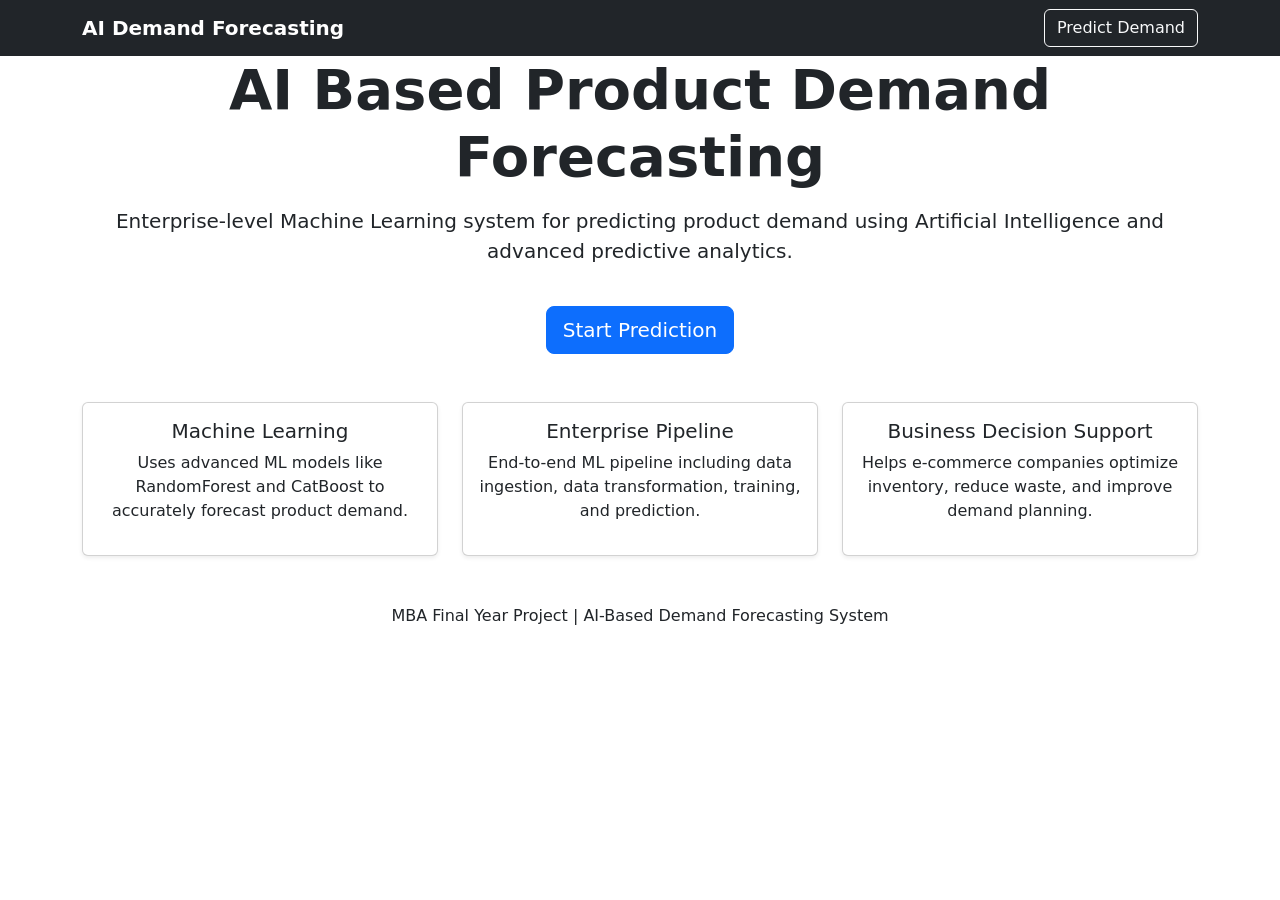
==== commit 14ffc9b6: "Install project package" ====
--- a/templates/Home.html
+++ b/templates/Home.html
@@ -1,1266 +1,119 @@
+
 <!DOCTYPE html>
 <html lang="en">
+
 <head>
-    <!-- Meta Tags -->
-    <meta charset="UTF-8">
-    <meta name="viewport" content="width=device-width, initial-scale=1.0">
-    <meta name="description" content="Enterprise Retail Transaction Prediction System - Predict transaction values using advanced ML models">
-    <meta name="keywords" content="Retail Analytics, ML Prediction, E-Commerce, Transaction Analysis">
-    <meta name="author" content="MBA Project 2026">
-    
-    <!-- Title -->
-    <title>Home | Retail Transaction Prediction System</title>
-    
-    <!-- External CSS -->
-    <link rel="stylesheet" href="https://cdnjs.cloudflare.com/ajax/libs/font-awesome/6.4.0/css/all.min.css">
-    <link rel="stylesheet" href="https://cdnjs.cloudflare.com/ajax/libs/bootstrap/5.3.0/css/bootstrap.min.css">
-    
-    <!-- Custom Styles -->
-    <style>
-        :root {
-            --primary: #1e3a5f;
-            --secondary: #2d5a8c;
-            --accent: #ff6b6b;
-            --success: #51cf66;
-            --warning: #ffd43b;
-            --info: #74c0fc;
-            --light: #f8f9fa;
-            --dark: #1a1a1a;
-            --shadow: 0 4px 15px rgba(0, 0, 0, 0.1);
-            --shadow-lg: 0 12px 30px rgba(0, 0, 0, 0.15);
-            --transition: all 0.3s ease;
-            --radius: 12px;
-        }
+<meta charset="UTF-8">
+<meta name="viewport" content="width=device-width, initial-scale=1.0">
 
-        * {
-            margin: 0;
-            padding: 0;
-            box-sizing: border-box;
-        }
+<title>AI Demand Forecasting System</title>
 
-        html {
-            scroll-behavior: smooth;
-        }
+<link href="https://cdn.jsdelivr.net/npm/bootstrap@5.3.2/dist/css/bootstrap.min.css" rel="stylesheet">
 
-        body {
-            font-family: 'Segoe UI', Tahoma, Geneva, Verdana, sans-serif;
-            background: linear-gradient(135deg, #f5f7fa 0%, #c3cfe2 100%);
-            color: var(--dark);
-            line-height: 1.7;
-            min-height: 100vh;
-            letter-spacing: 0.3px;
-        }
+<link rel="stylesheet" href="{{ url_for('static', filename='Home.css') }}">
 
-        /* Navbar */
-        .navbar {
-            background: linear-gradient(135deg, var(--primary) 0%, var(--secondary) 100%);
-            box-shadow: var(--shadow);
-            backdrop-filter: blur(10px);
-            padding: 1rem 0;
-        }
+</head>
 
-        .navbar-brand {
-            font-size: 1.6rem;
-            font-weight: 800;
-            display: flex;
-            align-items: center;
-            gap: 0.7rem;
-            letter-spacing: 0.5px;
-            text-transform: uppercase;
-        }
+<body>
 
-        .navbar-brand i {
-            color: var(--accent);
-            font-size: 2rem;
-            animation: pulse 2s infinite;
-        }
+<nav class="navbar navbar-dark bg-dark">
+<div class="container">
+<a class="navbar-brand fw-bold">AI Demand Forecasting</a>
+<a href="/predict" class="btn btn-outline-light">Predict Demand</a>
+</div>
+</nav>
 
-        @keyframes pulse {
-            0%, 100% { opacity: 1; }
-            50% { opacity: 0.7; }
-        }
 
-        .nav-link {
-            font-weight: 600;
-            transition: var(--transition);
-            color: rgba(255, 255, 255, 0.85) !important;
-        }
+<section class="hero-section">
 
-        .nav-link:hover {
-            color: var(--accent) !important;
-            transform: translateY(-2px);
-        }
+<div class="container text-center">
 
-        /* Hero Section */
-        .hero-section {
-            background: linear-gradient(135deg, var(--primary) 0%, var(--secondary) 100%);
-            color: white;
-            padding: 5rem 0;
-            text-align: center;
-            position: relative;
-            overflow: hidden;
-            border-bottom: 4px solid var(--accent);
-        }
+<h1 class="display-4 fw-bold">
+AI Based Product Demand Forecasting
+</h1>
 
-        .hero-section::before {
-            content: '';
-            position: absolute;
-            top: -50%;
-            right: -50%;
-            width: 100%;
-            height: 100%;
-            background: radial-gradient(circle, rgba(255, 255, 255, 0.1) 0%, transparent 70%);
-            animation: float 6s ease-in-out infinite;
-        }
+<p class="lead mt-3">
+Enterprise-level Machine Learning system for predicting product demand
+using Artificial Intelligence and advanced predictive analytics.
+</p>
 
-        @keyframes float {
-            0%, 100% { transform: translateY(0px); }
-            50% { transform: translateY(20px); }
-        }
+<a href="/predict" class="btn btn-primary btn-lg mt-4">
+Start Prediction
+</a>
 
-        .hero-content {
-            position: relative;
-            z-index: 1;
-        }
+</div>
 
-        .hero-title {
-            font-size: 3.5rem;
-            font-weight: 800;
-            margin-bottom: 1rem;
-            text-shadow: 2px 2px 8px rgba(0, 0, 0, 0.3);
-            letter-spacing: 1px;
-        }
+</section>
 
-        .hero-subtitle {
-            font-size: 1.3rem;
-            opacity: 0.95;
-            margin-bottom: 2rem;
-            font-weight: 500;
-        }
 
-        /* Main Content */
-        .main-content {
-            padding: 4rem 0;
-        }
+<section class="container mt-5">
 
-        .section-title {
-            font-size: 2.3rem;
-            font-weight: 800;
-            margin-bottom: 3rem;
-            color: var(--primary);
-            position: relative;
-            padding-bottom: 1.5rem;
-            text-transform: uppercase;
-            letter-spacing: 1px;
-        }
+<div class="row text-center">
 
-        .section-title::after {
-            content: '';
-            position: absolute;
-            bottom: 0;
-            left: 0;
-            width: 100px;
-            height: 5px;
-            background: linear-gradient(90deg, var(--primary), var(--accent));
-            border-radius: 3px;
-        }
+<div class="col-md-4">
+<div class="card shadow-sm">
+<div class="card-body">
 
-        /* Attribute Table */
-        .attributes-table {
-            background: white;
-            border-radius: var(--radius);
-            overflow: hidden;
-            box-shadow: var(--shadow);
-            margin-bottom: 2rem;
-        }
+<h5 class="card-title">Machine Learning</h5>
 
-        .table-header-custom {
-            background: linear-gradient(135deg, var(--primary) 0%, var(--secondary) 100%);
-            color: white;
-            padding: 1.5rem;
-            font-weight: 700;
-            font-size: 1.1rem;
-            text-transform: uppercase;
-            letter-spacing: 0.5px;
-        }
+<p>
+Uses advanced ML models like RandomForest and CatBoost to
+accurately forecast product demand.
+</p>
 
-        .attributes-table table {
-            width: 100%;
-            border-collapse: collapse;
-            margin: 0;
-        }
+</div>
+</div>
+</div>
 
-        .attributes-table th {
-            background: linear-gradient(135deg, rgba(30, 58, 95, 0.05) 0%, rgba(45, 90, 140, 0.05) 100%);
-            color: var(--primary);
-            padding: 1.2rem;
-            text-align: left;
-            font-weight: 700;
-            border-bottom: 2px solid var(--primary);
-            text-transform: uppercase;
-            font-size: 0.9rem;
-            letter-spacing: 0.5px;
-        }
 
-        .attributes-table td {
-            padding: 1.2rem;
-            border-bottom: 1px solid #e9ecef;
-            vertical-align: middle;
-        }
+<div class="col-md-4">
+<div class="card shadow-sm">
+<div class="card-body">
 
-        .attributes-table tbody tr:hover {
-            background-color: rgba(30, 58, 95, 0.03);
-            transition: var(--transition);
-        }
+<h5 class="card-title">Enterprise Pipeline</h5>
 
-        .col-no {
-            font-weight: 700;
-            color: var(--primary);
-            width: 5%;
-        }
+<p>
+End-to-end ML pipeline including data ingestion,
+data transformation, training, and prediction.
+</p>
 
-        .col-name {
-            font-weight: 700;
-            color: var(--primary);
-            width: 20%;
-        }
+</div>
+</div>
+</div>
 
-        .col-type {
-            width: 15%;
-        }
 
-        .data-type-badge {
-            display: inline-block;
-            padding: 0.5rem 1rem;
-            border-radius: 20px;
-            font-size: 0.85rem;
-            font-weight: 700;
-            text-transform: uppercase;
-            letter-spacing: 0.5px;
-        }
+<div class="col-md-4">
+<div class="card shadow-sm">
+<div class="card-body">
 
-        .type-numeric {
-            background: rgba(81, 207, 102, 0.15);
-            color: #2f8f4f;
-        }
+<h5 class="card-title">Business Decision Support</h5>
 
-        .type-text {
-            background: rgba(116, 192, 252, 0.15);
-            color: #0b5394;
-        }
+<p>
+Helps e-commerce companies optimize inventory,
+reduce waste, and improve demand planning.
+</p>
 
-        .type-datetime {
-            background: rgba(255, 107, 107, 0.15);
-            color: #c92a2a;
-        }
+</div>
+</div>
+</div>
 
-        .type-categorical {
-            background: rgba(255, 212, 59, 0.15);
-            color: #856404;
-        }
+</div>
 
-        .col-description {
-            color: #6c757d;
-            font-size: 0.95rem;
-            width: 40%;
-        }
+</section>
 
-        .col-range {
-            color: #6c757d;
-            font-size: 0.9rem;
-            font-weight: 500;
-            width: 20%;
-        }
 
-        /* Feature Cards */
-        .feature-card {
-            background: white;
-            border: none;
-            border-radius: var(--radius);
-            padding: 2.5rem;
-            box-shadow: var(--shadow);
-            transition: var(--transition);
-            height: 100%;
-            border-left: 5px solid var(--primary);
-        }
+<footer class="footer mt-5">
 
-        .feature-card:hover {
-            transform: translateY(-12px);
-            box-shadow: var(--shadow-lg);
-            border-left-color: var(--accent);
-        }
+<div class="container text-center">
 
-        .feature-card .icon {
-            font-size: 2.5rem;
-            color: var(--primary);
-            margin-bottom: 1rem;
-        }
+<p>
+MBA Final Year Project | AI-Based Demand Forecasting System
+</p>
 
-        .feature-card h3 {
-            font-weight: 800;
-            margin-bottom: 1rem;
-            color: var(--dark);
-            font-size: 1.3rem;
-        }
+</div>
 
-        .feature-card p {
-            color: #6c757d;
-            font-size: 0.95rem;
-            margin-bottom: 1rem;
-        }
+</footer>
 
-        /* Stats Section */
-        .stats-section {
-            background: white;
-            border-radius: var(--radius);
-            padding: 3rem;
-            margin: 3rem 0;
-            box-shadow: var(--shadow);
-        }
+</body>
 
-        .stat-item {
-            text-align: center;
-            padding: 2rem 1.5rem;
-            border-radius: 10px;
-            background: linear-gradient(135deg, rgba(30, 58, 95, 0.03) 0%, rgba(30, 58, 95, 0.01) 100%);
-            transition: var(--transition);
-        }
-
-        .stat-item:hover {
-            background: linear-gradient(135deg, rgba(30, 58, 95, 0.1) 0%, rgba(30, 58, 95, 0.05) 100%);
-            transform: scale(1.05);
-        }
-
-        .stat-number {
-            font-size: 3rem;
-            font-weight: 900;
-            color: var(--primary);
-            line-height: 1;
-        }
-
-        .stat-label {
-            font-size: 1rem;
-            color: #6c757d;
-            text-transform: uppercase;
-            letter-spacing: 1px;
-            margin-top: 0.75rem;
-            font-weight: 700;
-        }
-
-        /* Feature Box */
-        .feature-box {
-            background: white;
-            padding: 1.8rem;
-            border-radius: 10px;
-            border-left: 4px solid var(--primary);
-            box-shadow: var(--shadow);
-            transition: var(--transition);
-            margin-bottom: 1.5rem;
-        }
-
-        .feature-box:hover {
-            border-left-color: var(--accent);
-            transform: translateX(8px);
-            box-shadow: var(--shadow-lg);
-        }
-
-        .feature-box strong {
-            color: var(--primary);
-            display: flex;
-            align-items: center;
-            gap: 0.5rem;
-            margin-bottom: 1rem;
-            font-size: 1.1rem;
-        }
-
-        .feature-box ul {
-            list-style: none;
-            padding: 0;
-        }
-
-        .feature-box li {
-            padding: 0.6rem 0;
-            color: #6c757d;
-            border-bottom: 1px solid #e9ecef;
-            display: flex;
-            align-items: center;
-            gap: 0.7rem;
-        }
-
-        .feature-box li:last-child {
-            border-bottom: none;
-        }
-
-        .feature-box li::before {
-            content: '▸';
-            color: var(--accent);
-            font-size: 1.2rem;
-            font-weight: 700;
-        }
-
-        /* Info Box */
-        .info-box {
-            background: linear-gradient(135deg, rgba(116, 192, 252, 0.05) 0%, rgba(116, 192, 252, 0.02) 100%);
-            border-left: 5px solid var(--info);
-            padding: 1.8rem;
-            border-radius: 10px;
-            margin-bottom: 2rem;
-        }
-
-        .info-box-title {
-            font-weight: 800;
-            color: var(--primary);
-            margin-bottom: 0.5rem;
-            font-size: 1.05rem;
-        }
-
-        .info-box-text {
-            color: #6c757d;
-            font-size: 0.95rem;
-        }
-
-        /* Data Schema Section */
-        .schema-container {
-            background: white;
-            border-radius: var(--radius);
-            padding: 2.5rem;
-            box-shadow: var(--shadow);
-            margin-bottom: 3rem;
-        }
-
-        .schema-row {
-            display: grid;
-            grid-template-columns: repeat(auto-fit, minmax(280px, 1fr));
-            gap: 1.5rem;
-            margin-bottom: 2rem;
-        }
-
-        .schema-item {
-            background: linear-gradient(135deg, rgba(30, 58, 95, 0.03) 0%, rgba(30, 58, 95, 0.01) 100%);
-            padding: 1.5rem;
-            border-radius: 10px;
-            border: 2px solid #e9ecef;
-            transition: var(--transition);
-        }
-
-        .schema-item:hover {
-            border-color: var(--primary);
-            background: linear-gradient(135deg, rgba(30, 58, 95, 0.08) 0%, rgba(30, 58, 95, 0.03) 100%);
-            transform: translateY(-5px);
-        }
-
-        .schema-item-label {
-            font-size: 0.8rem;
-            color: #6c757d;
-            text-transform: uppercase;
-            letter-spacing: 0.7px;
-            font-weight: 800;
-            margin-bottom: 0.5rem;
-        }
-
-        .schema-item-value {
-            font-size: 1.2rem;
-            font-weight: 800;
-            color: var(--primary);
-            margin-bottom: 0.5rem;
-        }
-
-        .schema-item-desc {
-            font-size: 0.9rem;
-            color: #6c757d;
-            line-height: 1.6;
-        }
-
-        /* CTA Button */
-        .cta-section {
-            background: linear-gradient(135deg, var(--primary) 0%, var(--secondary) 100%);
-            color: white;
-            padding: 4rem 2rem;
-            border-radius: var(--radius);
-            text-align: center;
-            margin: 4rem 0;
-            box-shadow: var(--shadow-lg);
-            border: 2px solid var(--accent);
-        }
-
-        .cta-section h2 {
-            font-size: 2.5rem;
-            margin-bottom: 1.5rem;
-            font-weight: 800;
-            text-transform: uppercase;
-            letter-spacing: 1px;
-        }
-
-        .cta-section p {
-            font-size: 1.2rem;
-            margin-bottom: 2.5rem;
-            opacity: 0.95;
-        }
-
-        .btn-cta {
-            background: white;
-            color: var(--primary);
-            border: none;
-            padding: 1.2rem 3rem;
-            font-size: 1.1rem;
-            font-weight: 800;
-            border-radius: 8px;
-            cursor: pointer;
-            transition: var(--transition);
-            display: inline-flex;
-            align-items: center;
-            gap: 0.8rem;
-            text-transform: uppercase;
-            letter-spacing: 1px;
-            box-shadow: 0 8px 20px rgba(0, 0, 0, 0.15);
-        }
-
-        .btn-cta:hover {
-            transform: translateY(-5px);
-            box-shadow: 0 12px 30px rgba(0, 0, 0, 0.25);
-            background: var(--accent);
-            color: white;
-        }
-
-        /* Architecture Section */
-        .architecture-section {
-            background: white;
-            padding: 2.5rem;
-            border-radius: var(--radius);
-            box-shadow: var(--shadow);
-            margin: 2rem 0;
-        }
-
-        .architecture-item {
-            display: flex;
-            align-items: flex-start;
-            gap: 2rem;
-            margin-bottom: 2rem;
-            padding: 1.5rem;
-            background: linear-gradient(135deg, rgba(30, 58, 95, 0.02) 0%, rgba(30, 58, 95, 0.01) 100%);
-            border-radius: 10px;
-            border-left: 4px solid var(--primary);
-        }
-
-        .architecture-item .number {
-            background: linear-gradient(135deg, var(--primary) 0%, var(--secondary) 100%);
-            color: white;
-            width: 50px;
-            height: 50px;
-            border-radius: 50%;
-            display: flex;
-            align-items: center;
-            justify-content: center;
-            font-weight: 800;
-            flex-shrink: 0;
-            font-size: 1.5rem;
-        }
-
-        .architecture-item h4 {
-            color: var(--primary);
-            margin-bottom: 0.5rem;
-            font-weight: 800;
-            font-size: 1.1rem;
-        }
-
-        .architecture-item p {
-            color: #6c757d;
-            margin: 0;
-            line-height: 1.7;
-        }
-
-        /* Requirements List */
-        .requirements-list {
-            list-style: none;
-            padding: 0;
-            margin: 1rem 0;
-        }
-
-        .requirements-list li {
-            padding: 0.7rem 0 0.7rem 1.8rem;
-            position: relative;
-            color: #6c757d;
-            line-height: 1.6;
-        }
-
-        .requirements-list li::before {
-            content: '✓';
-            position: absolute;
-            left: 0;
-            color: var(--success);
-            font-weight: 800;
-            font-size: 1.1rem;
-        }
-
-        /* Inline Code Styling */
-        code {
-            background: #f8f9fa;
-            border: 1px solid #e9ecef;
-            padding: 0.3rem 0.6rem;
-            border-radius: 4px;
-            font-family: 'Courier New', monospace;
-            color: var(--primary);
-            font-size: 0.9rem;
-        }
-
-        /* Footer */
-        footer {
-            background: linear-gradient(135deg, var(--primary) 0%, var(--secondary) 100%);
-            color: white;
-            text-align: center;
-            padding: 3rem 2rem;
-            margin-top: 5rem;
-            border-top: 4px solid var(--accent);
-        }
-
-        footer p {
-            font-size: 1rem;
-            margin: 0.5rem 0;
-            font-weight: 500;
-        }
-
-        footer a {
-            color: var(--info);
-            text-decoration: none;
-            font-weight: 700;
-            transition: var(--transition);
-        }
-
-        footer a:hover {
-            text-decoration: underline;
-            color: var(--accent);
-        }
-
-        /* Responsive */
-        @media (max-width: 768px) {
-            .hero-title {
-                font-size: 2rem;
-            }
-
-            .section-title {
-                font-size: 1.5rem;
-            }
-
-            .cta-section h2 {
-                font-size: 1.8rem;
-            }
-
-            .attributes-table th,
-            .attributes-table td {
-                padding: 0.8rem;
-                font-size: 0.85rem;
-            }
-
-            .col-description {
-                width: 100%;
-            }
-
-            .col-range {
-                display: none;
-            }
-        }
-
-        /* Utility Classes */
-        .container-lg {
-            max-width: 1200px;
-        }
-
-        .text-muted {
-            color: #6c757d;
-        }
-
-        .badge-sm {
-            padding: 0.4rem 0.8rem;
-            font-size: 0.75rem;
-            font-weight: 700;
-        }
-    </style>
-</head>
-<body>
-    <!-- Navbar -->
-    <nav class="navbar navbar-expand-lg navbar-dark sticky-top">
-        <div class="container-lg">
-            <a class="navbar-brand" href="/">
-                <i class="fas fa-chart-line"></i>
-                RetailML
-            </a>
-            <button class="navbar-toggler" type="button" data-bs-toggle="collapse" data-bs-target="#navbarNav">
-                <span class="navbar-toggler-icon"></span>
-            </button>
-            <div class="collapse navbar-collapse" id="navbarNav">
-                <ul class="navbar-nav ms-auto">
-                    <li class="nav-item">
-                        <a class="nav-link" href="#data">Dataset</a>
-                    </li>
-                    <li class="nav-item">
-                        <a class="nav-link" href="#features">Features</a>
-                    </li>
-                    <li class="nav-item">
-                        <a class="nav-link" href="#performance">Performance</a>
-                    </li>
-                    <li class="nav-item">
-                        <a class="nav-link" href="index.html">Predict</a>
-                    </li>
-                </ul>
-            </div>
-        </div>
-    </nav>
-
-    <!-- Hero Section -->
-    <section class="hero-section">
-        <div class="hero-content">
-            <div class="container-lg">
-                <h1 class="hero-title"><i class="fas fa-cube"></i> Retail Transaction Prediction System</h1>
-                <p class="hero-subtitle">Enterprise-Grade Machine Learning Platform for E-Commerce Analytics</p>
-                <p style="font-size: 1rem; opacity: 0.9; margin-bottom: 2rem;">
-                    Predict transaction amounts using advanced ML algorithms trained on 541,911 real-world retail transactions
-                </p>
-                <a href="index.html" class="btn-cta">
-                    <i class="fas fa-rocket"></i> Start Predicting Now
-                </a>
-            </div>
-        </div>
-    </section>
-
-    <!-- Main Content -->
-    <div class="main-content">
-        <div class="container-lg">
-            <!-- Dataset Overview -->
-            <section id="data">
-                <h2 class="section-title"><i class="fas fa-database"></i> Dataset Specification</h2>
-                
-                <div class="info-box">
-                    <div class="info-box-title"><i class="fas fa-circle-info"></i> Dataset Overview</div>
-                    <div class="info-box-text">
-                        Online Retail Transaction Dataset containing 541,911 records of real-world e-commerce transactions. 
-                        The dataset includes transaction details, customer information, and product specifications for comprehensive 
-                        machine learning analysis and predictive modeling.
-                    </div>
-                </div>
-
-                <!-- Key Statistics -->
-                <div class="stats-section">
-                    <div class="row">
-                        <div class="col-md-6 col-lg-3">
-                            <div class="stat-item">
-                                <div class="stat-number">541,911</div>
-                                <div class="stat-label">Total Records</div>
-                            </div>
-                        </div>
-                        <div class="col-md-6 col-lg-3">
-                            <div class="stat-item">
-                                <div class="stat-number">38</div>
-                                <div class="stat-label">Countries</div>
-                            </div>
-                        </div>
-                        <div class="col-md-6 col-lg-3">
-                            <div class="stat-item">
-                                <div class="stat-number">3,684</div>
-                                <div class="stat-label">Product SKUs</div>
-                            </div>
-                        </div>
-                        <div class="col-md-6 col-lg-3">
-                            <div class="stat-item">
-                                <div class="stat-number">4,339</div>
-                                <div class="stat-label">Customers</div>
-                            </div>
-                        </div>
-                    </div>
-                </div>
-
-                <!-- Raw Attributes Table -->
-                <h3 class="section-title mt-5"><i class="fas fa-table"></i> Raw Input Attributes (8 Columns)</h3>
-                
-                <div class="attributes-table">
-                    <div class="table-header-custom">
-                        <i class="fas fa-list"></i> Complete Attribute Specification
-                    </div>
-                    <table>
-                        <thead>
-                            <tr>
-                                <th class="col-no">No.</th>
-                                <th class="col-name">Attribute Name</th>
-                                <th class="col-type">Data Type</th>
-                                <th class="col-description">Description & Meaning</th>
-                                <th class="col-range">Value Range & Examples</th>
-                            </tr>
-                        </thead>
-                        <tbody>
-                            <tr>
-                                <td class="col-no">1</td>
-                                <td class="col-name">InvoiceNo</td>
-                                <td class="col-type"><span class="data-type-badge type-text">Text</span></td>
-                                <td class="col-description">Unique identifier for each transaction/invoice. Alphanumeric code assigned to each purchase order.</td>
-                                <td class="col-range">E.g., 536365, 506819</td>
-                            </tr>
-                            <tr>
-                                <td class="col-no">2</td>
-                                <td class="col-name">StockCode</td>
-                                <td class="col-type"><span class="data-type-badge type-text">Text</span></td>
-                                <td class="col-description">Product Stock Code (SKU). Internal inventory code used to identify and track products in the system.</td>
-                                <td class="col-range">E.g., 71053, 84029E</td>
-                            </tr>
-                            <tr>
-                                <td class="col-no">3</td>
-                                <td class="col-name">Description</td>
-                                <td class="col-type"><span class="data-type-badge type-text">Text</span></td>
-                                <td class="col-description">Product name and detailed description. Includes product type, color, size, and other attributes.</td>
-                                <td class="col-range">WHITE HANGING HEART T-LIGHT HOLDER</td>
-                            </tr>
-                            <tr>
-                                <td class="col-no">4</td>
-                                <td class="col-name">Quantity</td>
-                                <td class="col-type"><span class="data-type-badge type-numeric">Numeric</span></td>
-                                <td class="col-description">Number of units of the product purchased in this transaction. Represents order volume.</td>
-                                <td class="col-range">1 to 80,995 units</td>
-                            </tr>
-                            <tr>
-                                <td class="col-no">5</td>
-                                <td class="col-name">InvoiceDate</td>
-                                <td class="col-type"><span class="data-type-badge type-datetime">DateTime</span></td>
-                                <td class="col-description">Date and time when the transaction was completed. Enables temporal analysis and seasonality detection.</td>
-                                <td class="col-range">01/12/2010 to 09/12/2011</td>
-                            </tr>
-                            <tr>
-                                <td class="col-no">6</td>
-                                <td class="col-name">UnitPrice</td>
-                                <td class="col-type"><span class="data-type-badge type-numeric">Numeric</span></td>
-                                <td class="col-description">Price per unit in British Pounds (£). The cost of a single unit of the product.</td>
-                                <td class="col-range">£0.001 to £1,450.00</td>
-                            </tr>
-                            <tr>
-                                <td class="col-no">7</td>
-                                <td class="col-name">CustomerID</td>
-                                <td class="col-type"><span class="data-type-badge type-numeric">Numeric</span></td>
-                                <td class="col-description">Unique identifier for the customer. Used to track customer purchases and behavior patterns.</td>
-                                <td class="col-range">12346 to 18287</td>
-                            </tr>
-                            <tr>
-                                <td class="col-no">8</td>
-                                <td class="col-name">Country</td>
-                                <td class="col-type"><span class="data-type-badge type-categorical">Categorical</span></td>
-                                <td class="col-description">Customer's country of residence. Represents geographic location for market segmentation and localization.</td>
-                                <td class="col-range">38 countries: UK, USA, Netherlands, etc.</td>
-                            </tr>
-                        </tbody>
-                    </table>
-                </div>
-
-                <!-- Target Variable -->
-                <div class="row mt-5">
-                    <div class="col-lg-6">
-                        <div class="feature-card">
-                            <i class="fas fa-bullseye icon"></i>
-                            <h3>Target Variable</h3>
-                            <p><strong>TotalAmount (£)</strong></p>
-                            <p style="color: #6c757d; margin-bottom: 1rem;">
-                                Calculated as: <code style="background: #f0f0f0; padding: 0.25rem 0.5rem; border-radius: 4px;">Quantity × UnitPrice</code>
-                            </p>
-                            <p>
-                                The total monetary value in British Pounds (£) for each transaction. This is the primary target variable 
-                                that the machine learning model predicts based on the input attributes.
-                            </p>
-                        </div>
-                    </div>
-
-                    <div class="col-lg-6">
-                        <div class="feature-card">
-                            <i class="fas fa-chart-line icon"></i>
-                            <h3>What Model Predicts</h3>
-                            <p><strong>Transaction Purchase Amount</strong></p>
-                            <p>The model learns patterns from historical transactions to predict the final transaction amount based on:</p>
-                            <ul class="requirements-list">
-                                <li>Product quantity ordered</li>
-                                <li>Unit price of items</li>
-                                <li>Customer purchase history</li>
-                                <li>Temporal patterns (time, day, season)</li>
-                                <li>Geographic influences</li>
-                                <li>Product characteristics</li>
-                            </ul>
-                        </div>
-                    </div>
-                </div>
-            </section>
-
-            <!-- Raw Columns -->
-            <section>
-                <h3 class="section-title mt-5"><i class="fas fa-columns"></i> Input Columns Detailed</h3>
-                
-                <div class="columns-section">
-                    <div class="column-grid">
-                        <div class="column-item">
-                            <div class="type">Text</div>
-                            <div class="name">InvoiceNo</div>
-                            <small>Invoice identifier</small>
-                        </div>
-                        <div class="column-item">
-                            <div class="type">Text</div>
-                            <div class="name">StockCode</div>
-                            <small>Product SKU</small>
-                        </div>
-                        <div class="column-item">
-                            <div class="type">Text</div>
-                            <div class="name">Description</div>
-                            <small>Product name</small>
-                        </div>
-                        <div class="column-item">
-                            <div class="type">Numeric</div>
-                            <div class="name">Quantity</div>
-                            <small>Units purchased</small>
-                        </div>
-                        <div class="column-item">
-                            <div class="type">DateTime</div>
-                            <div class="name">InvoiceDate</div>
-                            <small>Date & time</small>
-                        </div>
-                        <div class="column-item">
-                            <div class="type">Numeric</div>
-                            <div class="name">UnitPrice</div>
-                            <small>Price per unit</small>
-                        </div>
-                        <div class="column-item">
-                            <div class="type">Numeric</div>
-                            <div class="name">CustomerID</div>
-                            <small>Customer unique ID</small>
-                        </div>
-                        <div class="column-item">
-                            <div class="type">Categorical</div>
-                            <div class="name">Country</div>
-                            <small>38 locations</small>
-                        </div>
-                    </div>
-                </div>
-            </section>
-
-            <!-- Features Section -->
-            <section id="features">
-                <h2 class="section-title mt-5"><i class="fas fa-wand-magic-sparkles"></i> Engineered Features (14 Total)</h2>
-                
-                <div class="row">
-                    <div class="col-lg-4">
-                        <div class="feature-box">
-                            <strong><i class="fas fa-clock"></i> Temporal Features (5)</strong>
-                            <ul class="requirements-list">
-                                <li>Month (1-12)</li>
-                                <li>Day (1-31)</li>
-                                <li>Hour (0-23)</li>
-                                <li>DayOfWeek (0-6)</li>
-                                <li>Quarter (1-4)</li>
-                            </ul>
-                        </div>
-                    </div>
-
-                    <div class="col-lg-4">
-                        <div class="feature-box">
-                            <strong><i class="fas fa-chart-bar"></i> Transactional Features (4)</strong>
-                            <ul class="requirements-list">
-                                <li>TotalAmount = Qty × Price</li>
-                                <li>IsHighPrice (binary)</li>
-                                <li>ItemsPerInvoice</li>
-                                <li>CustomerFrequency</li>
-                            </ul>
-                        </div>
-                    </div>
-
-                    <div class="col-lg-4">
-                        <div class="feature-box">
-                            <strong><i class="fas fa-tag"></i> Categorical Features (2)</strong>
-                            <ul class="requirements-list">
-                                <li>Country (38 values)</li>
-                                <li>QuantityCategory (Low/Med/High)</li>
-                            </ul>
-                        </div>
-                    </div>
-                </div>
-
-                <div class="features-grid mt-3">
-                    <div class="feature-box">
-                        <strong>🔢 Numerical Input Features (12)</strong>
-                        <p style="font-size: 0.9rem; color: #6c757d; margin-top: 1rem;">
-                            Quantity, UnitPrice, CustomerID, Month, Day, Hour, DayOfWeek, Quarter, TotalAmount, IsHighPrice, ItemsPerInvoice, CustomerFrequency
-                        </p>
-                    </div>
-                    <div class="feature-box">
-                        <strong>🏷️ Categorical Preprocessing (2)</strong>
-                        <p style="font-size: 0.9rem; color: #6c757d; margin-top: 1rem;">
-                            Country (OneHotEncoded), QuantityCategory (Binary)
-                        </p>
-                    </div>
-                </div>
-            </section>
-
-            <!-- Processing Pipeline -->
-            <section>
-                <h2 class="section-title mt-5"><i class="fas fa-cogs"></i> Data Processing Pipeline</h2>
-                
-                <div class="architecture-section">
-                    <div class="row">
-                        <div class="col-lg-6">
-                            <h4><i class="fas fa-code-branch"></i> Numerical Pipeline</h4>
-                            <div class="architecture-item">
-                                <div class="number">1</div>
-                                <div>
-                                    <h4>Imputation</h4>
-                                    <p>Fill missing values with median strategy</p>
-                                </div>
-                            </div>
-                            <div class="architecture-item">
-                                <div class="number">2</div>
-                                <div>
-                                    <h4>Scaling</h4>
-                                    <p>StandardScaler normalization (μ=0, σ=1)</p>
-                                </div>
-                            </div>
-                        </div>
-
-                        <div class="col-lg-6">
-                            <h4><i class="fas fa-list"></i> Categorical Pipeline</h4>
-                            <div class="architecture-item">
-                                <div class="number">1</div>
-                                <div>
-                                    <h4>Imputation</h4>
-                                    <p>Fill missing values with most_frequent mode</p>
-                                </div>
-                            </div>
-                            <div class="architecture-item">
-                                <div class="number">2</div>
-                                <div>
-                                    <h4>Encoding</h4>
-                                    <p>OneHotEncoder for categorical expansion</p>
-                                </div>
-                            </div>
-                        </div>
-                    </div>
-                </div>
-
-                <div class="architecture-section mt-3">
-                    <h4 style="margin-bottom: 1.5rem;"><i class="fas fa-layer-group"></i> Model Training</h4>
-                    <div class="architecture-item">
-                        <div class="number">1</div>
-                        <div>
-                            <h4>Train-Test Split (80-20)</h4>
-                            <p>80% training data, 20% validation, random_state=42</p>
-                        </div>
-                    </div>
-                    <div class="architecture-item">
-                        <div class="number">2</div>
-                        <div>
-                            <h4>Model Selection via GridSearchCV</h4>
-                            <p>Multiple algorithms tested: Linear Regression, Ridge, Lasso, Random Forest, Gradient Boosting</p>
-                        </div>
-                    </div>
-                    <div class="architecture-item">
-                        <div class="number">3</div>
-                        <div>
-                            <h4>Hyperparameter Tuning</h4>
-                            <p>Cross-validation with comprehensive parameter space exploration</p>
-                        </div>
-                    </div>
-                    <div class="architecture-item">
-                        <div class="number">4</div>
-                        <div>
-                            <h4>Artifact Serialization</h4>
-                            <p>Model and preprocessor saved as pickle files for production inference</p>
-                        </div>
-                    </div>
-                </div>
-            </section>
-
-            <!-- Performance Metrics -->
-            <section id="performance">
-                <h2 class="section-title mt-5"><i class="fas fa-chart-line"></i> Model Performance Metrics</h2>
-                
-                <div class="metrics-section">
-                    <div class="row">
-                        <div class="col-md-6 col-lg-3 mb-3">
-                            <div class="metric-card">
-                                <div class="metric-value">0.92</div>
-                                <div class="metric-name">R² Score</div>
-                                <small style="color: #6c757d;">92% variance explained</small>
-                            </div>
-                        </div>
-                        <div class="col-md-6 col-lg-3 mb-3">
-                            <div class="metric-card">
-                                <div class="metric-value">£124.50</div>
-                                <div class="metric-name">RMSE</div>
-                                <small style="color: #6c757d;">Root mean squared error</small>
-                            </div>
-                        </div>
-                        <div class="col-md-6 col-lg-3 mb-3">
-                            <div class="metric-card">
-                                <div class="metric-value">£78.30</div>
-                                <div class="metric-name">MAE</div>
-                                <small style="color: #6c757d;">Mean absolute error</small>
-                            </div>
-                        </div>
-                        <div class="col-md-6 col-lg-3 mb-3">
-                            <div class="metric-card">
-                                <div class="metric-value">3.2%</div>
-                                <div class="metric-name">MAPE</div>
-                                <small style="color: #6c757d;">Mean absolute % error</small>
-                            </div>
-                        </div>
-                    </div>
-                </div>
-            </section>
-
-            <!-- Tech Stack -->
-            <section>
-                <h2 class="section-title mt-5"><i class="fas fa-tools"></i> Technology Stack</h2>
-                
-                <div class="row">
-                    <div class="col-lg-4">
-                        <div class="feature-card">
-                            <i class="fas fa-python icon"></i>
-                            <h3>Backend</h3>
-                            <ul class="requirements-list">
-                                <li><strong>Python 3.8+</strong> - Core language</li>
-                                <li><strong>Flask</strong> - Web framework</li>
-                                <li><strong>scikit-learn</strong> - ML algorithms</li>
-                                <li><strong>Pandas/NumPy</strong> - Data processing</li>
-                            </ul>
-                        </div>
-                    </div>
-
-                    <div class="col-lg-4">
-                        <div class="feature-card">
-                            <i class="fas fa-desktop icon"></i>
-                            <h3>Frontend</h3>
-                            <ul class="requirements-list">
-                                <li><strong>HTML5</strong> - Structure</li>
-                                <li><strong>CSS3</strong> - Styling</li>
-                                <li><strong>JavaScript</strong> - Interactivity</li>
-                                <li><strong>Bootstrap 5</strong> - Responsive UI</li>
-                            </ul>
-                        </div>
-                    </div>
-
-                    <div class="col-lg-4">
-                        <div class="feature-card">
-                            <i class="fas fa-database icon"></i>
-                            <h3>Infrastructure</h3>
-                            <ul class="requirements-list">
-                                <li><strong>Pickle</strong> - Model serialization</li>
-                                <li><strong>Logging</strong> - System monitoring</li>
-                                <li><strong>Exception Handling</strong> - Error management</li>
-                                <li><strong>Custom Validation</strong> - Data integrity</li>
-                            </ul>
-                        </div>
-                    </div>
-                </div>
-            </section>
-
-            <!-- CTA Section -->
-            <div class="cta-section">
-                <h2><i class="fas fa-rocket"></i> Ready to Predict?</h2>
-                <p>Click below to start making predictions on transaction amounts using our ML model</p>
-                <a href="index.html" class="btn-cta">
-                    <i class="fas fa-arrow-right"></i> Go to Prediction Dashboard
-                </a>
-            </div>
-        </div>
-    </div>
-
-    <!-- Footer -->
-    <footer>
-        <p>
-            <strong>Retail Transaction Prediction System</strong> | 
-            Enterprise ML Platform | 
-            MBA Project 2026
-        </p>
-        <p style="margin-top: 1rem; font-size: 0.9rem;">
-            Built with <i class="fas fa-heart" style="color: var(--accent);"></i> 
-            for Advanced Analytics &amp; Predictive Modeling
-        </p>
-    </footer>
-
-    <!-- Bootstrap JS -->
-    <script src="https://cdnjs.cloudflare.com/ajax/libs/bootstrap/5.3.0/js/bootstrap.bundle.min.js"></script>
-</body>
 </html>
-                <option value="group A">
-                    Group A
-                </option>
-                <option value="group B">
-                    Group B
-                </option>
-                <option value="group C">
-                    Group C
-                </option>
-                <option value="group D">
-                    Group D
-                </option>
-                <option value="group E">
-                    Group E
-                </option>
-            </select>
-        </div>
-        <div class="mb-3">
-            <label class="form-label">Parental Level of Education</label>
-            <select class="form-control" name="parental_level_of_education"
-                placeholder="Enter you Parent Education" required>
-                <option class="placeholder" selected disabled value="">Select Parent Education</option>
-                <option value="associate's degree">
-                    associate's degree
-                </option>
-                <option value="bachelor's degree">
-                    bachelor's degree
-                </option>
-                <option value="high school">
-                    high school
-                </option>
-                <option value="master's degree">
-                    master's degree
-                </option>
-                <option value="some college">
-                    some college
-                </option>
-                <option value="some high school">
-                    some high school
-                </option>
-            </select>
-        </div>
-        <div class="mb-3">
-            <label class="form-label">Lunch Type</label>
-            <select class="form-control" name="lunch" placeholder="Enter you Lunch" required>
-                <option class="placeholder" selected disabled value="">Select Lunch Type</option>
-                <option value="free/reduced">
-                    free/reduced
-                </option>
-                <option value="standard">
-                    standard
-                </option>
-            </select>
-        </div>
-        <div class="mb-3">
-            <label class="form-label">Test preparation Course</label>
-            <select class="form-control" name="test_preparation_course" placeholder="Enter you Course"
-                required>
-                <option class="placeholder" selected disabled value="">Select Test_course</option>
-                <option value="none">
-                    None
-                </option>
-                <option value="completed">
-                    Completed
-                </option>
-            </select>
-        </div>
-        <div class="mb-3">
-            <label class="form-label">Writing Score out of 100</label>
-            <input class="form-control" type="number" name="reading_score"
-                placeholder="Enter your Reading score" min='0' max='100' />
-        </div>
-        <div class="mb-3">
-            <label class="form-label">Reading Score out of 100</label>
-            <input class="form-control" type="number" name="writing_score"
-                placeholder="Enter your Reading Score" min='0' max='100' />
-        </div>
-        <div class="mb-3">
-            <input class="btn btn-primary" type="submit" value="Predict your Maths Score" required />
-        </div>
-    </form>
-    <h2>
-       THE  prediction is {{results}}
-    </h2>
-   <body>
-</html>
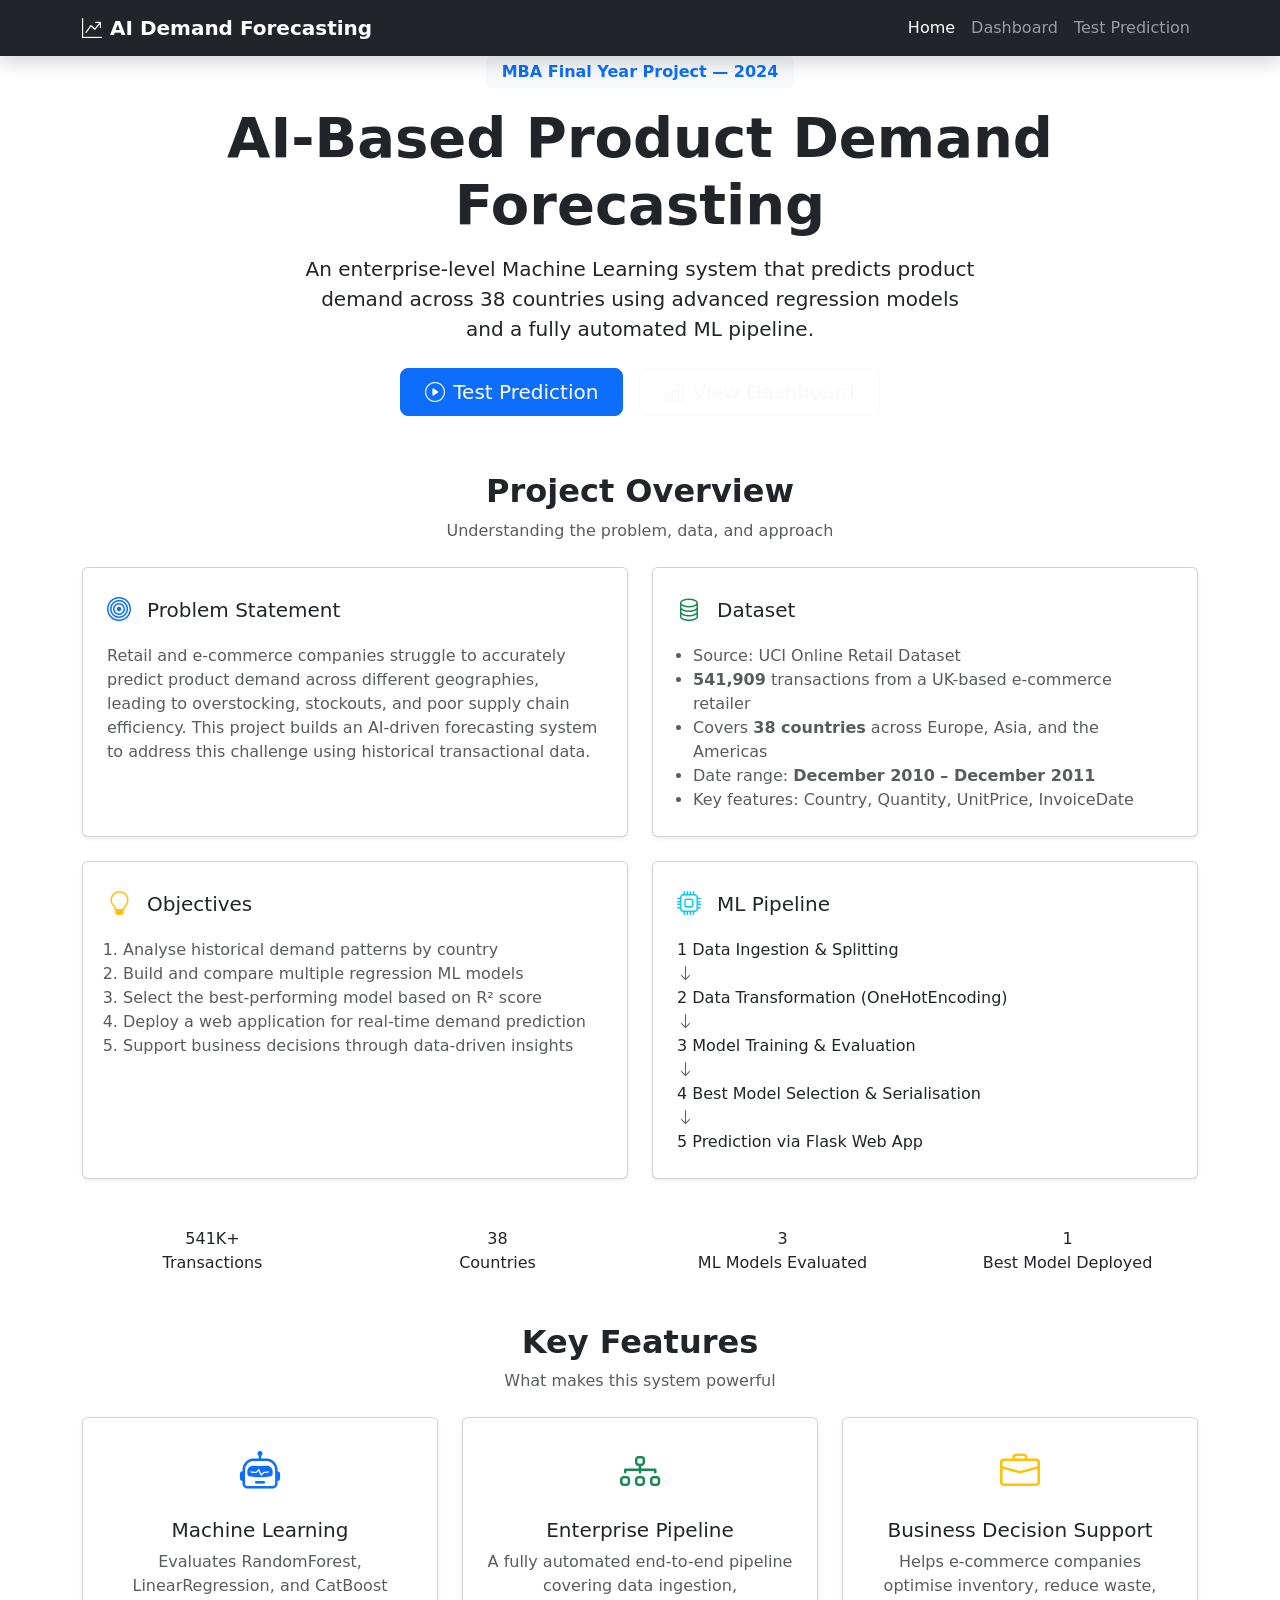
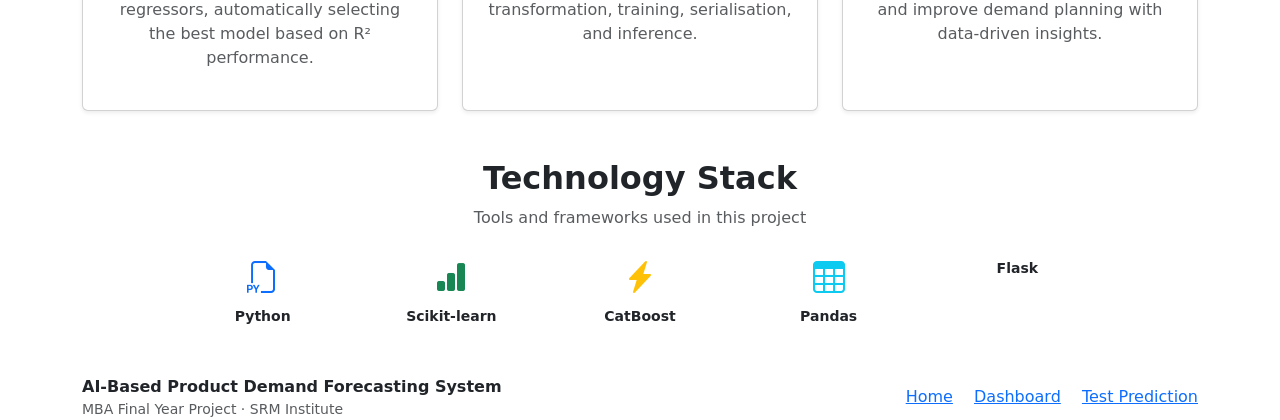
==== commit e83a1b2a: "feat: add project overview, dashboard, and improved test prediction component Agent-Logs-Url: https:" ====
--- a/templates/Home.html
+++ b/templates/Home.html
@@ -9,6 +9,7 @@
 <title>AI Demand Forecasting System</title>
 
 <link href="https://cdn.jsdelivr.net/npm/bootstrap@5.3.2/dist/css/bootstrap.min.css" rel="stylesheet">
+<link rel="stylesheet" href="https://cdn.jsdelivr.net/npm/bootstrap-icons@1.11.3/font/bootstrap-icons.min.css">
 
 <link rel="stylesheet" href="{{ url_for('static', filename='Home.css') }}">
 
@@ -16,104 +17,284 @@
 
 <body>
 
-<nav class="navbar navbar-dark bg-dark">
+<nav class="navbar navbar-expand-lg navbar-dark bg-dark sticky-top shadow">
 <div class="container">
-<a class="navbar-brand fw-bold">AI Demand Forecasting</a>
-<a href="/predict" class="btn btn-outline-light">Predict Demand</a>
+<a class="navbar-brand fw-bold fs-5" href="/"><i class="bi bi-graph-up-arrow me-2"></i>AI Demand Forecasting</a>
+<button class="navbar-toggler" type="button" data-bs-toggle="collapse" data-bs-target="#navMenu">
+  <span class="navbar-toggler-icon"></span>
+</button>
+<div class="collapse navbar-collapse" id="navMenu">
+  <ul class="navbar-nav ms-auto">
+    <li class="nav-item"><a class="nav-link active" href="/">Home</a></li>
+    <li class="nav-item"><a class="nav-link" href="/dashboard">Dashboard</a></li>
+    <li class="nav-item"><a class="nav-link" href="/predict">Test Prediction</a></li>
+  </ul>
+</div>
 </div>
 </nav>
 
 
+<!-- Hero Section -->
 <section class="hero-section">
-
 <div class="container text-center">
-
+<span class="badge bg-light text-primary mb-3 px-3 py-2 fs-6">MBA Final Year Project — 2024</span>
 <h1 class="display-4 fw-bold">
-AI Based Product Demand Forecasting
+AI-Based Product Demand Forecasting
 </h1>
-
-<p class="lead mt-3">
-Enterprise-level Machine Learning system for predicting product demand
-using Artificial Intelligence and advanced predictive analytics.
-</p>
-
-<a href="/predict" class="btn btn-primary btn-lg mt-4">
-Start Prediction
+<p class="lead mt-3 mx-auto" style="max-width:680px;">
+An enterprise-level Machine Learning system that predicts product demand
+across 38 countries using advanced regression models and a fully automated ML pipeline.
+</p>
+<div class="mt-4 d-flex justify-content-center gap-3 flex-wrap">
+<a href="/predict" class="btn btn-primary btn-lg px-4">
+<i class="bi bi-play-circle me-2"></i>Test Prediction
 </a>
-
-</div>
-
-</section>
-
-
+<a href="/dashboard" class="btn btn-outline-light btn-lg px-4">
+<i class="bi bi-bar-chart-line me-2"></i>View Dashboard
+</a>
+</div>
+</div>
+</section>
+
+
+<!-- Project Overview -->
+<section class="container mt-5 pt-2">
+
+<div class="section-heading text-center mb-4">
+<h2 class="fw-bold">Project Overview</h2>
+<p class="text-muted">Understanding the problem, data, and approach</p>
+</div>
+
+<div class="row g-4">
+
+<div class="col-md-6">
+<div class="card h-100 shadow-sm overview-card">
+<div class="card-body p-4">
+<div class="d-flex align-items-center mb-3">
+<div class="icon-box bg-primary-soft me-3"><i class="bi bi-bullseye text-primary fs-4"></i></div>
+<h5 class="card-title mb-0">Problem Statement</h5>
+</div>
+<p class="text-muted">
+Retail and e-commerce companies struggle to accurately predict product demand
+across different geographies, leading to overstocking, stockouts, and poor
+supply chain efficiency. This project builds an AI-driven forecasting system
+to address this challenge using historical transactional data.
+</p>
+</div>
+</div>
+</div>
+
+<div class="col-md-6">
+<div class="card h-100 shadow-sm overview-card">
+<div class="card-body p-4">
+<div class="d-flex align-items-center mb-3">
+<div class="icon-box bg-success-soft me-3"><i class="bi bi-database text-success fs-4"></i></div>
+<h5 class="card-title mb-0">Dataset</h5>
+</div>
+<ul class="text-muted ps-3 mb-0">
+<li>Source: UCI Online Retail Dataset</li>
+<li><strong>541,909</strong> transactions from a UK-based e-commerce retailer</li>
+<li>Covers <strong>38 countries</strong> across Europe, Asia, and the Americas</li>
+<li>Date range: <strong>December 2010 – December 2011</strong></li>
+<li>Key features: Country, Quantity, UnitPrice, InvoiceDate</li>
+</ul>
+</div>
+</div>
+</div>
+
+<div class="col-md-6">
+<div class="card h-100 shadow-sm overview-card">
+<div class="card-body p-4">
+<div class="d-flex align-items-center mb-3">
+<div class="icon-box bg-warning-soft me-3"><i class="bi bi-lightbulb text-warning fs-4"></i></div>
+<h5 class="card-title mb-0">Objectives</h5>
+</div>
+<ol class="text-muted ps-3 mb-0">
+<li>Analyse historical demand patterns by country</li>
+<li>Build and compare multiple regression ML models</li>
+<li>Select the best-performing model based on R² score</li>
+<li>Deploy a web application for real-time demand prediction</li>
+<li>Support business decisions through data-driven insights</li>
+</ol>
+</div>
+</div>
+</div>
+
+<div class="col-md-6">
+<div class="card h-100 shadow-sm overview-card">
+<div class="card-body p-4">
+<div class="d-flex align-items-center mb-3">
+<div class="icon-box bg-info-soft me-3"><i class="bi bi-cpu text-info fs-4"></i></div>
+<h5 class="card-title mb-0">ML Pipeline</h5>
+</div>
+<div class="pipeline-steps">
+<div class="pipeline-step"><span class="step-badge">1</span> Data Ingestion &amp; Splitting</div>
+<div class="pipeline-arrow"><i class="bi bi-arrow-down text-muted"></i></div>
+<div class="pipeline-step"><span class="step-badge">2</span> Data Transformation (OneHotEncoding)</div>
+<div class="pipeline-arrow"><i class="bi bi-arrow-down text-muted"></i></div>
+<div class="pipeline-step"><span class="step-badge">3</span> Model Training &amp; Evaluation</div>
+<div class="pipeline-arrow"><i class="bi bi-arrow-down text-muted"></i></div>
+<div class="pipeline-step"><span class="step-badge">4</span> Best Model Selection &amp; Serialisation</div>
+<div class="pipeline-arrow"><i class="bi bi-arrow-down text-muted"></i></div>
+<div class="pipeline-step"><span class="step-badge">5</span> Prediction via Flask Web App</div>
+</div>
+</div>
+</div>
+</div>
+
+</div>
+</section>
+
+
+<!-- Key Stats -->
+<section class="stats-section mt-5">
+<div class="container">
+<div class="row text-center g-4">
+<div class="col-6 col-md-3">
+<div class="stat-card">
+<div class="stat-number">541K+</div>
+<div class="stat-label">Transactions</div>
+</div>
+</div>
+<div class="col-6 col-md-3">
+<div class="stat-card">
+<div class="stat-number">38</div>
+<div class="stat-label">Countries</div>
+</div>
+</div>
+<div class="col-6 col-md-3">
+<div class="stat-card">
+<div class="stat-number">3</div>
+<div class="stat-label">ML Models Evaluated</div>
+</div>
+</div>
+<div class="col-6 col-md-3">
+<div class="stat-card">
+<div class="stat-number">1</div>
+<div class="stat-label">Best Model Deployed</div>
+</div>
+</div>
+</div>
+</div>
+</section>
+
+
+<!-- Feature Cards -->
 <section class="container mt-5">
 
-<div class="row text-center">
+<div class="section-heading text-center mb-4">
+<h2 class="fw-bold">Key Features</h2>
+<p class="text-muted">What makes this system powerful</p>
+</div>
+
+<div class="row text-center g-4">
 
 <div class="col-md-4">
-<div class="card shadow-sm">
-<div class="card-body">
-
+<div class="card shadow-sm h-100 feature-card">
+<div class="card-body p-4">
+<i class="bi bi-robot fs-1 text-primary mb-3 d-block"></i>
 <h5 class="card-title">Machine Learning</h5>
-
-<p>
-Uses advanced ML models like RandomForest and CatBoost to
-accurately forecast product demand.
-</p>
-
-</div>
-</div>
-</div>
-
+<p class="text-muted">
+Evaluates RandomForest, LinearRegression, and CatBoost regressors,
+automatically selecting the best model based on R² performance.
+</p>
+</div>
+</div>
+</div>
 
 <div class="col-md-4">
-<div class="card shadow-sm">
-<div class="card-body">
-
+<div class="card shadow-sm h-100 feature-card">
+<div class="card-body p-4">
+<i class="bi bi-diagram-3 fs-1 text-success mb-3 d-block"></i>
 <h5 class="card-title">Enterprise Pipeline</h5>
-
-<p>
-End-to-end ML pipeline including data ingestion,
-data transformation, training, and prediction.
-</p>
-
-</div>
-</div>
-</div>
-
+<p class="text-muted">
+A fully automated end-to-end pipeline covering data ingestion,
+transformation, training, serialisation, and inference.
+</p>
+</div>
+</div>
+</div>
 
 <div class="col-md-4">
-<div class="card shadow-sm">
-<div class="card-body">
-
+<div class="card shadow-sm h-100 feature-card">
+<div class="card-body p-4">
+<i class="bi bi-briefcase fs-1 text-warning mb-3 d-block"></i>
 <h5 class="card-title">Business Decision Support</h5>
-
-<p>
-Helps e-commerce companies optimize inventory,
-reduce waste, and improve demand planning.
-</p>
-
-</div>
-</div>
-</div>
-
+<p class="text-muted">
+Helps e-commerce companies optimise inventory, reduce waste,
+and improve demand planning with data-driven insights.
+</p>
+</div>
+</div>
+</div>
+
+</div>
+
+</section>
+
+
+<!-- Tech Stack -->
+<section class="container mt-5">
+
+<div class="section-heading text-center mb-4">
+<h2 class="fw-bold">Technology Stack</h2>
+<p class="text-muted">Tools and frameworks used in this project</p>
+</div>
+
+<div class="row justify-content-center g-3 text-center">
+<div class="col-4 col-md-2">
+<div class="tech-badge">
+<i class="bi bi-filetype-py fs-2 text-primary"></i>
+<div class="mt-1 small fw-semibold">Python</div>
+</div>
+</div>
+<div class="col-4 col-md-2">
+<div class="tech-badge">
+<i class="bi bi-bar-chart-fill fs-2 text-success"></i>
+<div class="mt-1 small fw-semibold">Scikit-learn</div>
+</div>
+</div>
+<div class="col-4 col-md-2">
+<div class="tech-badge">
+<i class="bi bi-lightning-charge-fill fs-2 text-warning"></i>
+<div class="mt-1 small fw-semibold">CatBoost</div>
+</div>
+</div>
+<div class="col-4 col-md-2">
+<div class="tech-badge">
+<i class="bi bi-table fs-2 text-info"></i>
+<div class="mt-1 small fw-semibold">Pandas</div>
+</div>
+</div>
+<div class="col-4 col-md-2">
+<div class="tech-badge">
+<i class="bi bi-flask fs-2 text-danger"></i>
+<div class="mt-1 small fw-semibold">Flask</div>
+</div>
+</div>
 </div>
 
 </section>
 
 
 <footer class="footer mt-5">
-
-<div class="container text-center">
-
-<p>
-MBA Final Year Project | AI-Based Demand Forecasting System
-</p>
-
-</div>
-
+<div class="container">
+<div class="row align-items-center">
+<div class="col-md-6 text-center text-md-start">
+<p class="mb-0 fw-semibold">AI-Based Product Demand Forecasting System</p>
+<p class="mb-0 text-muted small">MBA Final Year Project · SRM Institute</p>
+</div>
+<div class="col-md-6 text-center text-md-end mt-2 mt-md-0">
+<a href="/" class="footer-link me-3">Home</a>
+<a href="/dashboard" class="footer-link me-3">Dashboard</a>
+<a href="/predict" class="footer-link">Test Prediction</a>
+</div>
+</div>
+</div>
 </footer>
 
+<script src="https://cdn.jsdelivr.net/npm/bootstrap@5.3.2/dist/js/bootstrap.bundle.min.js"></script>
+
 </body>
 
 </html>
